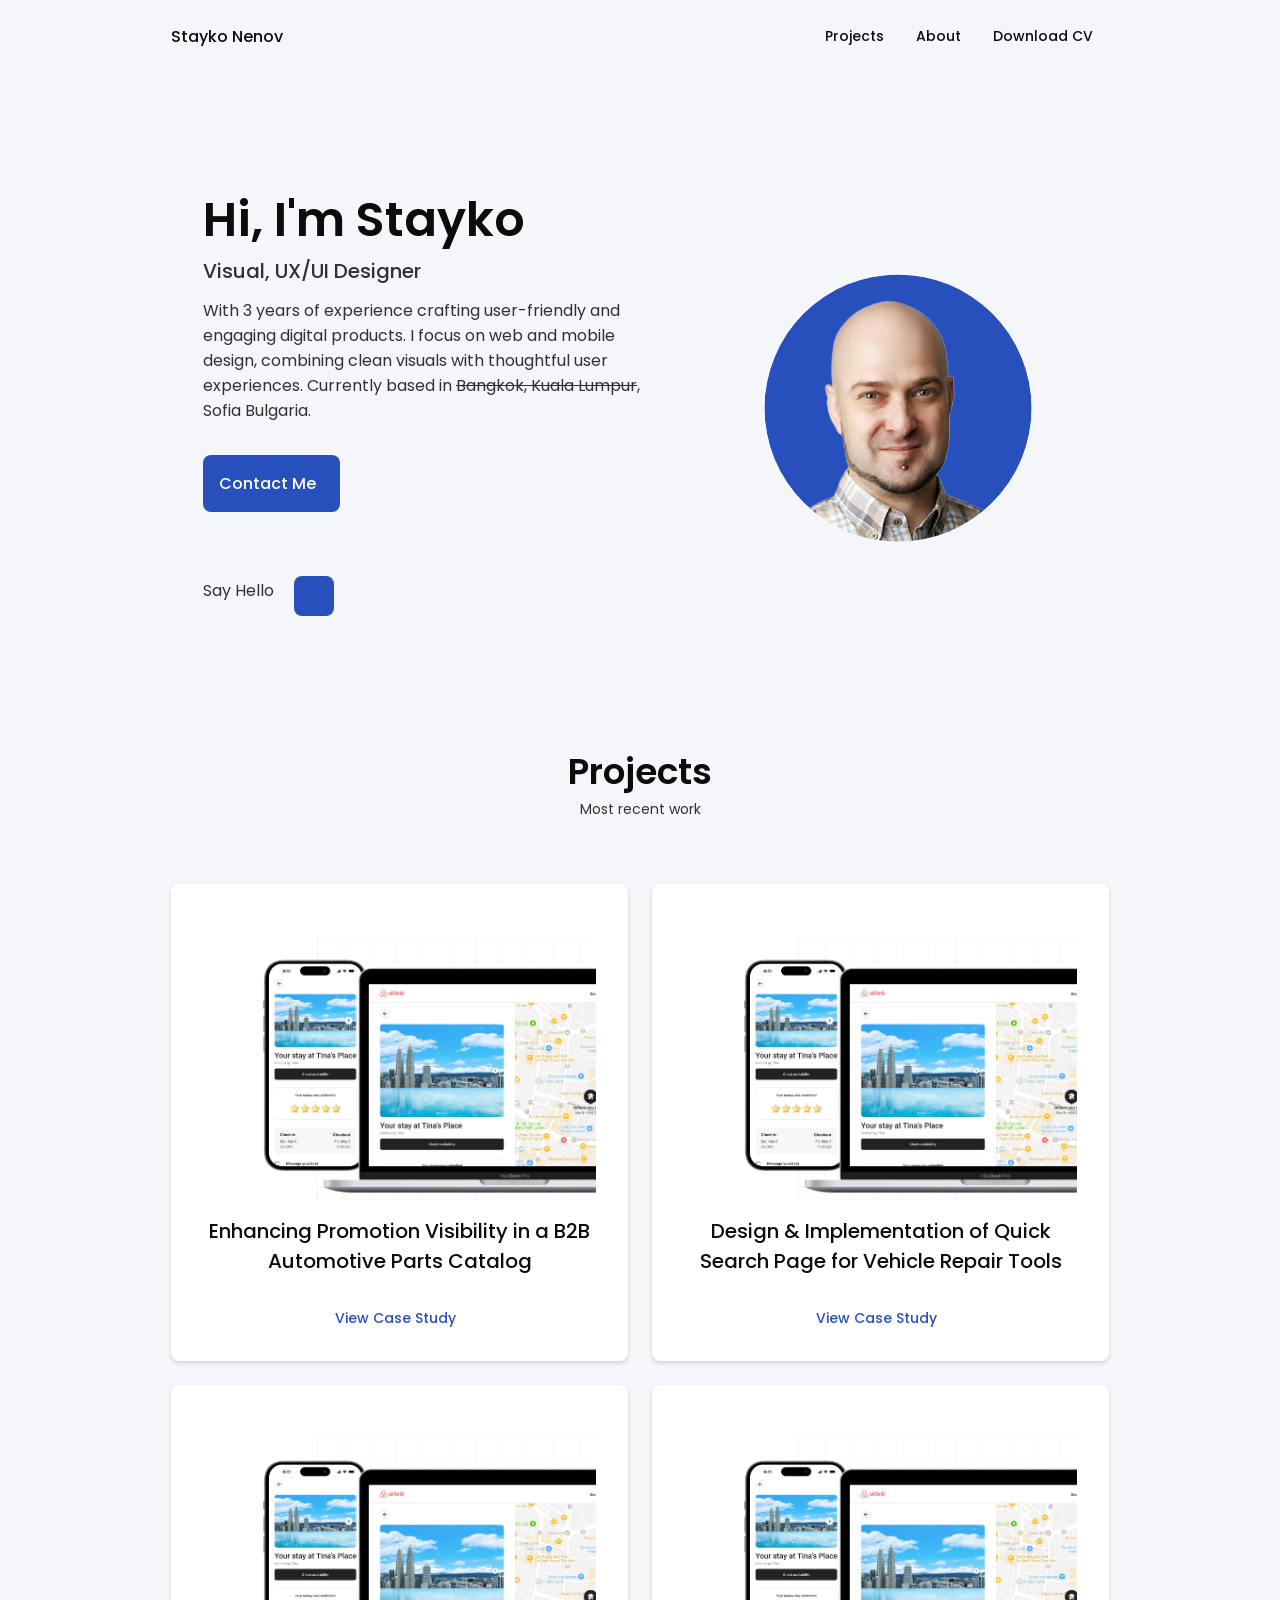
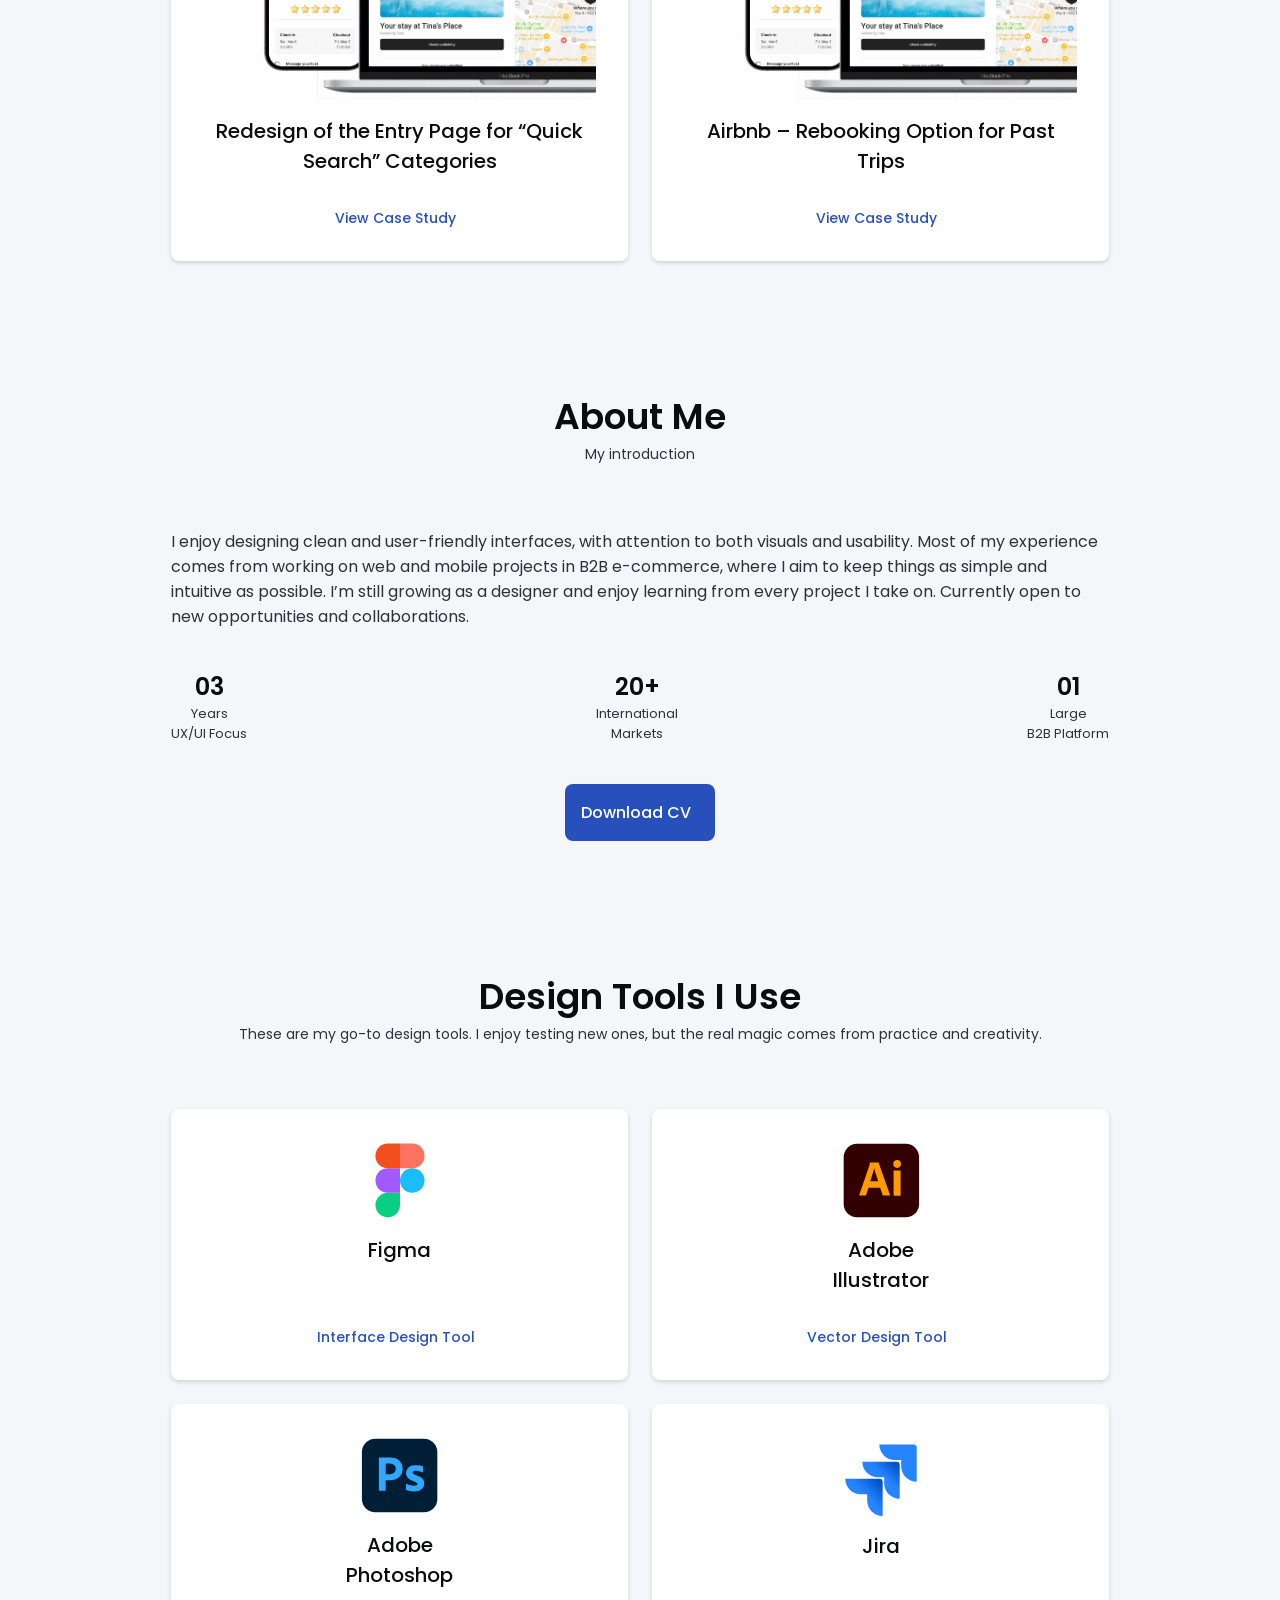
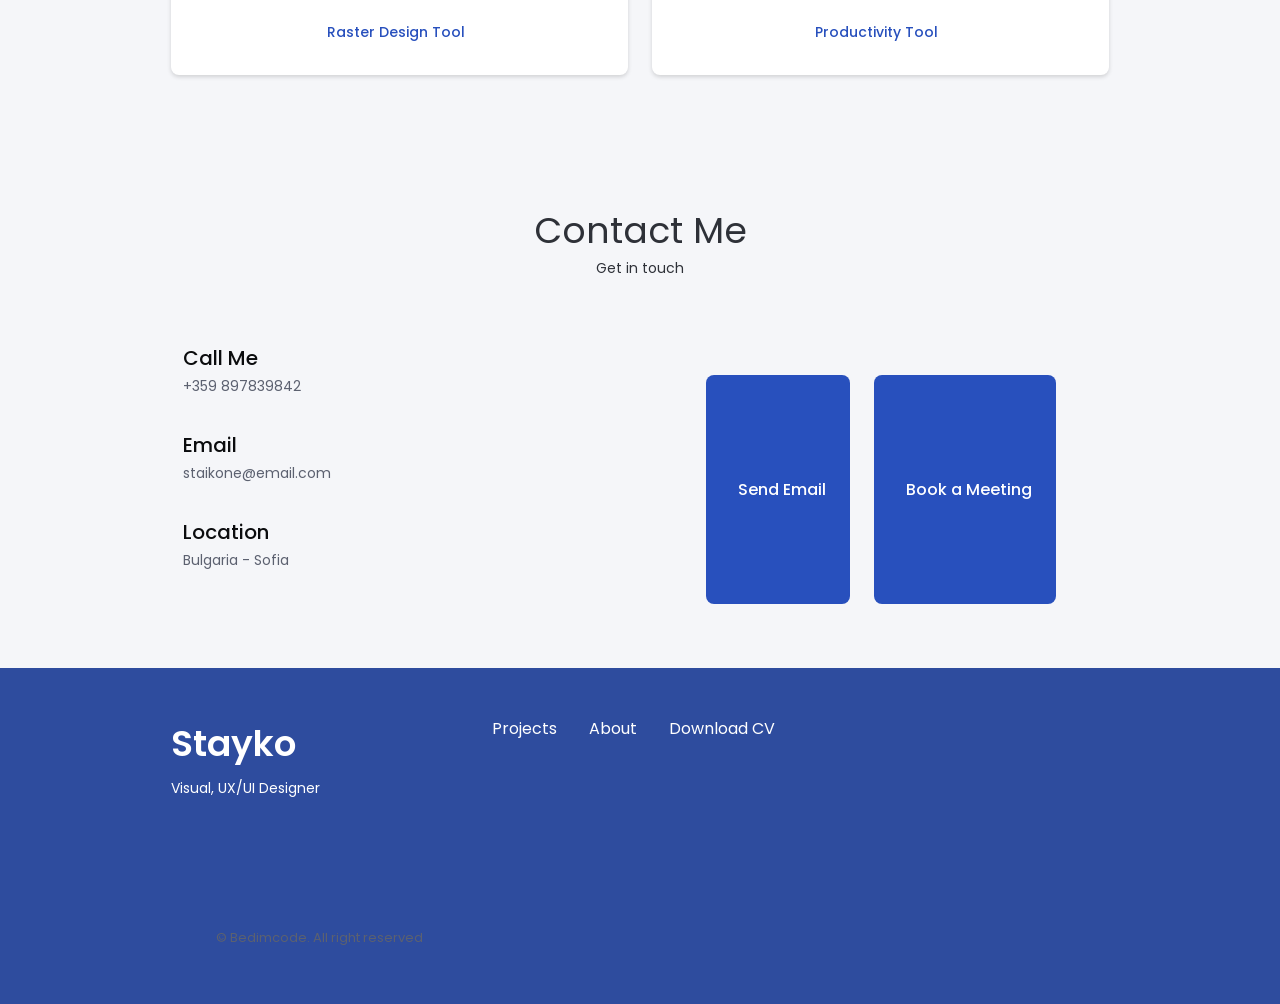
==== index.html @ 45f54f45 "Add files via upload" ====
<!DOCTYPE html>
<html lang="en">
<head>
    <meta http-equiv="Content-Type" content="text/html; charset=UTF-8">
    <style>
    body {
        transition: opacity ease-in 0.2s;
    }

    body[unresolved] {
        opacity: 0;
        display: block;
        overflow: hidden;
        position: relative;
    }
    </style>
    <meta name="viewport" content="width=device-width, initial-scale=1.0">
    <!--==================== UNICONS ====================-->
    <link rel="stylesheet" href="https://unicons.iconscout.com/release/v4.2.0/css/line.css">
    <!--==================== SWIPER CSS ====================-->
    <link rel="stylesheet" href="assets/css/swiper-bundle.min.css">
    <!--==================== CSS ====================-->
    <link rel="stylesheet" href="assets/css/main.css">
    <title>Responsive Portfolio Website</title>
</head>
<body class="">
    <!--==================== HEADER ====================-->
    <header class="header" id="header" data-landmark-index="0">
        <nav class="nav container" data-landmark-index="1">
            <a href="https://staikone.github.io/SNTest.github.io/index.html" class="nav__logo">Stayko Nenov</a>
            <div class="nav__menu" id="nav-menu">
                <ul class="nav__list grid">
                    <li class="nav__item">
                       <!-- <a href="https://staikone.github.io/SNTest.github.io/index.html#home" class="nav__link active-link">
                            <i class="uil uil-estate nav__icon"></i> Home
                        </a> 
                            
                    </li> -->
                              <li class="nav__item">
                        <a href="https://staikone.github.io/SNTest.github.io/index.html#portfolio" class="nav__link">
                            <i class="uil nav__icon uil-scenery"></i> Projects
                        </a>
                    </li>
                    <li class="nav__item">
                        <a href="https://staikone.github.io/SNTest.github.io/index.html#about" class="nav__link">
                            <i class="uil nav__icon uil-user"></i> About
                        </a>
                    </li>
                   <!-- <li class="nav__item">
                        <a href="https://staikone.github.io/SNTest.github.io/index.html#skills" class="nav__link">
                            <i class="uil nav__icon uil-file-alt"></i> Skills
                        </a>
                    </li> -->
                 <!--   <li class="nav__item">
                        <a href="https://staikone.github.io/SNTest.github.io/index.html#services" class="nav__link">
                            <i class="uil nav__icon uil-briefcase-alt"></i> Services
                        </a>
                    </li> -->
                  
                    <li class="nav__item">
                        <a download="" href="https://drive.google.com/file/d/1XrD2A0Etg42ohongGsYNEXFhg9dVApa6/view?usp=drive_link" class="nav__link" target="_blank" rel="noopener">Download CV
                        </a>
                    </li>
                </ul>
                <i class="uil uil-times nav__close" id="nav-close"></i>
            </div>
            <div class="nav__btns">
                <!-- Theme change button -->
                <i class="uil uil-moon change-theme" id="theme-button"></i>
                <div class="nav__toggle" id="nav-toggle">
                    <i class="uil uil-apps"></i>
                </div>
            </div>
        </nav>
    </header>
    <!--==================== MAIN ====================-->
    <main class="main" data-landmark-index="2">
        <!--==================== HOME ====================-->
        <section class="home section" id="home">
            <div class="home__container container grid">
                <div class="home__content grid">
                    <div class="home__social">
                        <!--Say Hello
                    <a href="https://www.linkedin.com/in/stayko-nenov" target="_blank" class="home__social-icon">
                        <i class="uil uil-linkedin-alt"></i>
                    </a>
                    <a href="https://www.dribbble.com/" target="_blank" class="home__social-icon">
                        <i class="uil uil-dribbble"></i>
                    </a>
                    <a href="https://www.github.com/" target="_blank" class="home__social-icon">
                        <i class="uil uil-github-alt"></i>
                    </a>-->
                    </div>
                    <div class="home__img" data-sr-id="5" style="visibility: visible; opacity: 1; transform: matrix3d(1, 0, 0, 0, 0, 1, 0, 0, 0, 0, 1, 0, 0, 0, 0, 1); transition: all, opacity 2s cubic-bezier(0.5, 0, 0, 1) 0.4s, transform 2s cubic-bezier(0.5, 0, 0, 1) 0.4s;">
                        <svg class="home__blob" viewBox="0 0 479 467" xmlns="http://www.w3.org/2000/svg" xmlns:xlink="http://www.w3.org/1999/xlink">
                            <mask id="mask0" mask-type="alpha">
                                <path d="M250,50 A200,200 0 1,1 250,450 A200,200 0 1,1 250,50 Z"></path>
                            </mask>
                            <g mask="url(#mask0)">
                               <path d="M250,50 A200,200 0 1,1 250,450 A200,200 0 1,1 250,50 Z"></path>
                                <image class="home__blob-img" x="70" y="60" xlink:href="images/Stayko_no_BG.png"></image>
                            </g>
                        </svg>
                    </div>
                    <div class="home__data">
                        <h1 class="home__title txt-fx slide-up">Hi, I'm Stayko</h1>
                        <h2 class="home__subtitle txt-fx slide-up">Visual, UX/UI Designer</h2>
                        <p class="home__description reveal-fade-up delay-100">
                            With 3 years of experience crafting user-friendly and engaging digital products. I focus on web and mobile design, combining clean visuals with thoughtful user experiences. Currently based in
                            <span style="text-decoration: line-through;">Bangkok, Kuala Lumpur</span>, Sofia Bulgaria.</p>
                        <div class="reveal-fade-up delay-200" style="display: inline-block; margin-bottom: var(--mb-2);">
                            <a href="mailto:staikone@gmail.com/" class="button button--flex">
                                Contact Me <i class="uil uil-message button__icon"></i>
                            </a>
                        </div>
                        <!-- Old Say hello buttin
                    <div class="home__social">Say Hello
                        <a href="https://www.linkedin.com/in/stayko-nenov" target="_blank" class="home__social-icon">
                            <i class="uil uil-linkedin-alt"></i>
                        </a>
                        </div> -->
                        <!-- <div class="home__social">
                      <span class="home__social-text">Say Hello</span>
                      <a href="https://www.linkedin.com/in/stayko-nenov" target="_blank" class="home__social-icon">
                        <i class="uil uil-linkedin-alt"></i>
                      </a>
                    </div> -->
                        <div class="home__social reveal-fade-up delay-300">
                            <span class="home__social-text">Say Hello</span>
                            <a href="https://www.linkedin.com/in/stayko-nenov" target="_blank" class="linkedin-button" aria-label="LinkedIn Profile">
                                <i class="uil uil-linkedin-alt"></i>
                            </a>
                        </div>
                    </div>
                </div>

            </div>
        </section>

        <!--==================== PORTFOLIO ====================-->
        <section class="portfolio section" id="portfolio">
            <h2 class="section__title txt-fx slide-up">Projects</h2>
            <span class="section__subtitle reveal-fade-in delay-100">Most recent work</span>

                <div class="services__container container grid">
                <!--==================== PROJECT 1 ====================-->
<div class="services__content reveal-fade-up">
    <div>
        <img src="images/Macbook Pro and iphone OPT.jpg" alt="cover image" width="454" height="195">                       
        <h3 class="services__title">Enhancing Promotion Visibility in a B2B Automotive Parts Catalog</h3>
    </div>
    
    <a href="case-studies/Project-1.html" target="_blank" class="button button--flex button--small button--link services__button">
        View Case Study
        <i class="uil uil-arrow-right button__icon"></i>
    </a>
</div>
                        <!--==================== PROJECT 2 ====================-->
<div class="services__content reveal-fade-up delay-100">
    <div>
        <img src="images/Macbook Pro and iphone OPT.jpg" alt="cover image" width="454" height="195">                       
        <h3 class="services__title">Design & Implementation of Quick Search Page for Vehicle Repair Tools</h3>
    </div>
    
    <a href="case-studies/Project-2.html" target="_blank" class="button button--flex button--small button--link services__button">
        View Case Study
        <i class="uil uil-arrow-right button__icon"></i>
    </a>
</div>
                        <!--==================== PROJECT 3 ====================-->
<div class="services__content reveal-fade-up delay-200">
    <div>
        <img src="images/Macbook Pro and iphone OPT.jpg" alt="cover image" width="454" height="195">                       
        <h3 class="services__title">Redesign of the Entry Page for “Quick Search” Categories</h3>
    </div>
    
    <a href="case-studies/Project-3.html" target="_blank" class="button button--flex button--small button--link services__button">
        View Case Study
        <i class="uil uil-arrow-right button__icon"></i>
    </a>
</div>
                        <!--==================== PROJECT 4 ====================-->
<div class="services__content reveal-fade-up delay-300">
    <div>
        <img src="images/Macbook Pro and iphone OPT.jpg" alt="cover image" width="454" height="195">                       
        <h3 class="services__title">Airbnb – Rebooking Option for Past Trips</h3>
    </div>
    
    <a href="case-studies/Project-4.html" target="_blank" class="button button--flex button--small button--link services__button">
        View Case Study
        <i class="uil uil-arrow-right button__icon"></i>
    </a>
</div>
                        
                </div>




                
           <!-- <div class="portfolio__container container swiper-container swiper-container-initialized swiper-container-horizontal swiper-container-pointer-events swiper-container-css-mode">
                <div class="swiper-wrapper" id="swiper-wrapper-29e1343e610a3278b" aria-live="polite">
                    <div class="portfolio__content grid swiper-slide swiper-slide-duplicate swiper-slide-duplicate-next" data-swiper-slide-index="2" role="group" aria-label="1 / 5" style="width: 768px;">
                        <img src="./Responsive Portfolio Website_files/portfolio3.jpg" alt="" class="portfolio__img">
                        <div class="portfolio__data">
                            <h3 class="portfolio__title">Online Store</h3>
                            <p class="portfolio__description">
                                Website adaptable to all devices, with ui components and animated interactions.
                            </p>
                            <a href="https://alexa-responsive-portfolio-website.vercel.app/#" class="button button--flex button--small portfolio__button">
                                Demo
                                <i class="uil uil-arrow-right button__icon"></i>
                            </a>
                        </div>
                    </div>
                    <!--==================== PORTFOLIO 1 ====================-->
                  <!--  <div class="portfolio__content grid swiper-slide swiper-slide-prev" data-swiper-slide-index="0" role="group" aria-label="2 / 5" style="width: 768px;">
                        <img src="./Responsive Portfolio Website_files/portfolio1.jpg" alt="" class="portfolio__img">
                        <div class="portfolio__data">
                            <h3 class="portfolio__title">Modern Website</h3>
                            <p class="portfolio__description">
                                Website adaptable to all devices, with ui components and animated interactions.
                            </p>
                            <a href="https://alexa-responsive-portfolio-website.vercel.app/#" class="button button--flex button--small portfolio__button">
                                Demo
                                <i class="uil uil-arrow-right button__icon"></i>
                            </a>
                        </div>
                    </div>
                    <!--==================== PORTFOLIO 2 ====================-->
                  <!--  <div class="portfolio__content grid swiper-slide swiper-slide-active" data-swiper-slide-index="1" role="group" aria-label="3 / 5" style="width: 768px;">
                        <img src="./Responsive Portfolio Website_files/portfolio2.jpg" alt="" class="portfolio__img">
                        <div class="portfolio__data">
                            <h3 class="portfolio__title">Brand Design</h3>
                            <p class="portfolio__description">
                                Website adaptable to all devices, with ui components and animated interactions.
                            </p>
                            <a href="https://alexa-responsive-portfolio-website.vercel.app/#" class="button button--flex button--small portfolio__button">
                                Demo
                                <i class="uil uil-arrow-right button__icon"></i>
                            </a>
                        </div>
                    </div>
                    <!--==================== PORTFOLIO 3 ====================-->
                  <!--  <div class="portfolio__content grid swiper-slide swiper-slide-next" data-swiper-slide-index="2" role="group" aria-label="4 / 5" style="width: 768px;">
                        <img src="./Responsive Portfolio Website_files/portfolio3.jpg" alt="" class="portfolio__img">
                        <div class="portfolio__data">
                            <h3 class="portfolio__title">Online Store</h3>
                            <p class="portfolio__description">
                                Website adaptable to all devices, with ui components and animated interactions.
                            </p>
                            <a href="https://alexa-responsive-portfolio-website.vercel.app/#" class="button button--flex button--small portfolio__button">
                                Demo
                                <i class="uil uil-arrow-right button__icon"></i>
                            </a>
                        </div>
                    </div>
                    <div class="portfolio__content grid swiper-slide swiper-slide-duplicate swiper-slide-duplicate-prev" data-swiper-slide-index="0" role="group" aria-label="5 / 5" style="width: 768px;">
                        <img src="./Responsive Portfolio Website_files/portfolio1.jpg" alt="" class="portfolio__img">
                        <div class="portfolio__data">
                            <h3 class="portfolio__title">Modern Website</h3>
                            <p class="portfolio__description">
                                Website adaptable to all devices, with ui components and animated interactions.
                            </p>
                            <a href="https://alexa-responsive-portfolio-website.vercel.app/#" class="button button--flex button--small portfolio__button">
                                Demo
                                <i class="uil uil-arrow-right button__icon"></i>
                            </a>
                        </div>
                    </div>
                </div>
                <div class="swiper-button-next" tabindex="0" role="button" aria-label="Next slide" aria-controls="swiper-wrapper-29e1343e610a3278b">
                    <i class="uil uil-angle-right-b swiper-portfolio-icon"></i>
                </div>
                <div class="swiper-button-prev" tabindex="0" role="button" aria-label="Previous slide" aria-controls="swiper-wrapper-29e1343e610a3278b">
                    <i class="uil uil-angle-left-b swiper-portfolio-icon"></i>
                </div>
                <div class="swiper-pagination swiper-pagination-clickable swiper-pagination-bullets"><span class="swiper-pagination-bullet" tabindex="0" role="button" aria-label="Go to slide 1"></span><span class="swiper-pagination-bullet swiper-pagination-bullet-active" tabindex="0" role="button" aria-label="Go to slide 2"></span><span class="swiper-pagination-bullet" tabindex="0" role="button" aria-label="Go to slide 3"></span></div>
                <span class="swiper-notification" aria-live="assertive" aria-atomic="true"></span>
            </div> -->
        </section>

        <!--==================== ABOUT ====================-->
        <section class="about section" id="about">
            <h2 class="section__title txt-fx slide-up">About Me</h2>
            <span class="section__subtitle reveal-fade-in delay-100">My introduction</span>
            <div class="about__container container grid">
                <div class="about__data">
                    <p class="about__description reveal-fade-up">
                        I enjoy designing clean and user-friendly interfaces, with attention to both visuals and usability.  
Most of my experience comes from working on web and mobile projects in B2B e-commerce, where I aim to keep things as simple and intuitive as possible.  
I’m still growing as a designer and enjoy learning from every project I take on.  
Currently open to new opportunities and collaborations.
                    </p>
                    <div class="about__info">
                        <div class="reveal-fade-up">
                            <span class="about__info-title">03</span>
                            <span class="about__info-name">Years <br> UX/UI Focus</span>
                        </div>
                        <div class="reveal-fade-up delay-100">
                            <span class="about__info-title">20+</span>
                            <span class="about__info-name">International <br> Markets</span>
                        </div>
                        <div class="reveal-fade-up delay-200">
                            <span class="about__info-title">01</span>
                            <span class="about__info-name">Large <br> B2B Platform</span>
                        </div>
                    </div>
                    <div class="about__buttons reveal-fade-up delay-300">
                        <a download="" href="https://drive.google.com/file/d/1XrD2A0Etg42ohongGsYNEXFhg9dVApa6/view?usp=drive_link" class="button button--flex" target="_blank" rel="noopener">
                            Download CV<i class="uil uil-download-alt button__icon"></i>
                        </a>
                    </div>
                </div>
            </div>
        </section>

        <!--==================== TOOLS ====================-->
<section class="services section" id="services">
  <h2 class="section__title txt-fx slide-up">Design Tools I Use</h2>
  <span class="section__subtitle reveal-fade-in delay-100">
    These are my go-to design tools. I enjoy testing new ones, but the real magic comes from practice and creativity.
  </span>

  <div class="services__container container grid">

    <!--==================== SERVICES 1 ====================-->
    <div class="services__content reveal-fade-up">
      <div>
        <img src="images/Figma.svg" alt="Figma Icon" width="80" height="80">
        <!-- <i class="uil uil-web-grid services__icon"></i> -->
        <h3 class="services__title">Figma</h3>
      </div>
      <a class="button button--flex button--small button--link services__button"
         href="https://figma.com/" target="_blank" rel="noopener">
        Interface Design Tool
        <i class="uil uil-arrow-right button__icon"></i>
      </a>
    </div>

    <!--==================== SERVICES 2 ====================-->
    <div class="services__content reveal-fade-up delay-100">
      <div>
        <img src="images/Ai.svg" alt="Adobe Illustrator Icon" width="80" height="80">
        <!-- <i class="uil uil-web-grid services__icon"></i> -->
        <h3 class="services__title">Adobe<br>Illustrator</h3>
      </div>
      <a class="button button--flex button--small button--link services__button"
         href="https://www.adobe.com" target="_blank" rel="noopener">
        Vector Design Tool
        <i class="uil uil-arrow-right button__icon"></i>
      </a>
    </div>

    <!--==================== SERVICES 3 ====================-->
    <div class="services__content reveal-fade-up delay-200">
      <div>
        <img src="images/Ps.svg" alt="Adobe Photoshop Icon" width="80" height="80">
        <!-- <i class="uil uil-web-grid services__icon"></i> -->
        <h3 class="services__title">Adobe<br>Photoshop</h3>
      </div>
      <a class="button button--flex button--small button--link services__button"
         href="https://www.adobe.com" target="_blank" rel="noopener">
        Raster Design Tool
        <i class="uil uil-arrow-right button__icon"></i>
      </a>
    </div>

    <!--==================== SERVICES 4 ====================-->
    <div class="services__content reveal-fade-up delay-300">
      <div>
        <img src="images/Jira_Logo.svg" alt="Jira Icon" width="80" height="80">
        <!-- <i class="uil uil-web-grid services__icon"></i> -->
        <h3 class="services__title">Jira</h3>
      </div>
      <a class="button button--flex button--small button--link services__button"
         href="https://www.atlassian.com/software/jira?referer=jira.com/" target="_blank" rel="noopener">
        Productivity Tool
        <i class="uil uil-arrow-right button__icon"></i>
      </a>
    </div>

  </div>
</section>       
        
        <!--==================== CONTACT ME ====================-->
        <section class="contact section" id="contact">
            <div class="section__title txt-fx slide-up">Contact Me</div>
            <span class="section__subtitle reveal-fade-in delay-100">Get in touch</span>
            <div class="contact__container container grid">
                <div>
                    <div class="contact__information reveal-fade-up">
                        <i class="uil uil-phone contact__icon"></i>
                        <div>
                            <h3 class="contact__title">Call Me</h3>
                            <span class="contact__subtitle">+359 897839842</span>
                        </div>
                    </div>
                    <div class="contact__information reveal-fade-up delay-100">
                        <i class="uil uil-envelope contact__icon"></i>
                        <div>
                            <h3 class="contact__title">Email</h3>
                            <span class="contact__subtitle">staikone@email.com</span>
                        </div>
                    </div>
                    <div class="contact__information reveal-fade-up delay-200">
                        <i class="uil uil-map-marker contact__icon"></i>
                        <div>
                            <h3 class="contact__title">Location</h3>
                            <span class="contact__subtitle">Bulgaria - Sofia</span>
                        </div>
                    </div>
                </div>
                <div class="contact__actions grid reveal-fade-up delay-300">
                    <a href="mailto:staikone@gmail.com" class="button button--flex contact__button">
                        <i class="uil uil-envelope button__icon"></i> Send Email
                    </a>
                    <a href="https://www.planfy.com/" target="_blank" rel="noopener" class="button button--flex contact__button">
                        <i class="uil uil-calendar-alt button__icon"></i> Book a Meeting
                    </a>
                </div>
            </div>
        </section>
        <!--==================== FOOTER ====================-->
        <footer class="footer" data-landmark-index="3">
            <div class="footer__bg">
                <div class="footer__container container grid">
                    <div>
                        <h1 class="footer__title">Stayko</h1>
                        <span class="footer__subtitle">Visual, UX/UI Designer</span>
                    </div>
                    <ul class="footer__links">
                        <li>
                            <a href="https://staikone.github.io/SNTest.github.io/index.html#portfolio" class="footer__link">Projects</a>
                        </li>
                        <li>
                            <a href="https://staikone.github.io/SNTest.github.io/index.html#about" class="footer__link">About</a>
                        </li>
                        <li>
                            <a href="https://drive.google.com/file/d/1XrD2A0Etg42ohongGsYNEXFhg9dVApa6/view?usp=drive_link" target="_blank" rel="noopener" class="footer__link">Download CV</a>
                        </li>
                    </ul>
                    <div class="footer__socials">
                        <a href="https://www.facebook.com/" target="_blank" class="footer__social">
                            <i class="uil uil-facebook-f"></i>
                        </a>
                        <a href="https://www.instagram.com/" target="_blank" class="footer__social">
                            <i class="uil uil-instagram"></i>
                        </a>
                        <a href="https://www.twitter.com/" target="_blank" class="footer__social">
                            <i class="uil uil-twitter-alt"></i>
                        </a>
                    </div>
                    <p class="footer__copy">© Bedimcode. All right reserved</p>
                </div>
            </div>
        </footer>
        <!--==================== SCROLL TOP ====================-->
        <a href="#" class="scrollup" id="scroll-up">
            <i class="uil uil-arrow-up scrollup__icon"></i>
        </a>
        <!--==================== SWIPER JS ====================-->
        <script src="assets/css/swiper-bundle.min.js"></script>
        <!--==================== MAIN JS ====================-->
        <script src="assets/js/main.js"></script>
</body>
</html>
---- assets/css/main.css ----
/*==================== GOOGLE FONTS ====================*/
@import url("https://fonts.googleapis.com/css2?family=Poppins:wght@400;500;600&display=swap");

/*==================== VARIABLES CSS ====================*/
:root {
    --header-height: 3rem;

    /*========== Colors ==========*/
    /* Change favorite color */
    --hue-color: 224; /*Purple 250 - Green 142 - Blue 230 - Pink 340*/

    /* HSL color mode */
    --first-color: hsl(var(--hue-color), 65%, 45%);
    --first-color-second: hsl(var(--hue-color), 55%, 40%);
    --first-color-alt: hsl(var(--hue-color), 45%, 35%);
    --first-color-lighter: hsl(var(--hue-color), 85%, 88%);
    --title-color: hsl(var(--hue-color), 10%, 5%);
    --text-color: hsl(var(--hue-color), 10%, 20%);
    --text-color-light: hsl(var(--hue-color), 10%, 40%);
    --input-color: hsl(var(--hue-color), 20%, 95%);
    --body-color: hsl(var(--hue-color), 25%, 97%);
    --container-color: #fff;
    --scrooll-bar-color: hsl(var(--hue-color), 15%, 85%);
    --scrooll-thumb-color: hsl(var(--hue-color), 15%, 70%);

    /*========== Font and typography ==========*/
    --body-font: "Poppins", sans-serif;

    /* .5rem = 8px, 1rem = 16px, 1.5rem = 24px ... */
    --big-font-size: 2rem;
    --h1-font-size: 1.5rem;
    --h2-font-size: 1.25rem;
    --h3-font-size: 1.125rem;
    --normal-font-size: 0.938rem;
    --small-font-size: 0.893rem;
    --smaller-font-size: 0.75rem;

    /*========== Font weight ==========*/
    --font-medium: 500;
    --font-semi-bold: 600;

    /*========== Margenes Bottom ==========*/
    /* .25rem = 4px, .5rem = 8px, .75rem = 12px ... */
    --mb-0-25: 0.25rem;
    --mb-0-5: 0.5rem;
    --mb-0-75: 0.75rem;
    --mb-1: 1rem;
    --mb-1-5: 1.5rem;
    --mb-2: 2rem;
    --mb-2-5: 2.5rem;
    --mb-3: 3rem;

    /*========== z index ==========*/
    --z-tooltip: 10;
    --z-fixed: 100;
    --z-modal: 1000;
}

/* Font size for large devices */
@media screen and (min-width: 968px) {
    :root {
        --big-font-size: 3rem;
        --h1-font-size: 2.25rem;
        --h2-font-size: 1.5rem;
        --h3-font-size: 1.25rem;
        --normal-font-size: 1rem;
        --small-font-size: 0.875rem;
        --smaller-font-size: 0.813rem;
    }
}

/*========== Variables Dark theme ==========*/
body.dark-theme {
    --first-color-second: hsl(var(--hue-color), 30%, 11%);
    --title-color: hsl(var(--hue-color), 8%, 98%);
    --text-color: hsl(var(--hue-color), 8%, 89%);
    --input-color: hsl(var(--hue-color), 29%, 20%);
    --body-color: hsl(var(--hue-color), 28%, 10%);
    --container-color: hsl(var(--hue-color), 29%, 16%);
    --scrooll-bar-color: hsl(var(--hue-color), 12%, 48%);
    --scrooll-thumb-color: hsl(var(--hue-color), 12%, 36%);
}

/*========== Button Dark/Light ==========*/
.nav__btns {
    display: flex;
    align-items: center;
}

.change-theme {
    font-size: 1.25rem;
    color: var(--title-color);
    margin-right: var(--mb-1);
    cursor: pointer;
}

.change-theme:hover {
    color: var(--first-color);
}

/*==================== BASE ====================*/
* {
    box-sizing: border-box;
    padding: 0;
    margin: 0;
}

html {
    scroll-behavior: smooth;
}

body {
    margin: 0 0 var(--header-height) 0;
    font-family: var(--body-font);
    font-size: var(--normal-font-size);
    background-color: var(--body-color);
    color: var(--text-color);
}

h1,
h2,
h3,
h4 {
    color: var(--title-color);
    font-weight: var(--font-semi-bold);
}

ul {
    list-style: none;
}

a {
    text-decoration: none;
}

img {
    max-width: 100%;
    height: auto;
    padding-bottom: 0.5rem;
    border-radius: 0.25rem;
}

/*==================== REUSABLE CSS CLASSES ====================*/
.section {
    padding: 4.5rem 0 2rem;
}

.section__title {
    font-size: var(--h1-font-size);
}

.section__subtitle {
    display: block;
    font-size: var(--small-font-size);
    margin-bottom: var(--mb-3);
}

.section__title,
.section__subtitle {
    text-align: center;
}
.case__subtitle {
margin-bottom: var(--mb-3);
}
.case-study-page {
margin-top: calc(var(--mb-3) + 5rem);
}
/*==================== LAYOUT ====================*/
.container {
    max-width: 768px;
    margin-left: var(--mb-1-5);
    margin-right: var(--mb-1-5);
}

.grid {
    display: grid;
    gap: 1.5rem;
}

.header {
    width: 100%;
    position: fixed;
    bottom: 0;
    left: 0;
    z-index: var(--z-fixed);
    background-color: var(--body-color);
}

/*==================== NAV ====================*/
.nav {
    max-width: 968px;
    height: var(--header-height);
    display: flex;
    justify-content: space-between;
    align-items: center;
}

.nav__logo,
.nav__toggle {
    color: var(--title-color);
    font-weight: var(--font-medium);
}

.nav__logo:hover {
    color: var(--first-color);
}

.nav__toggle {
    font-size: 1.1rem;
    cursor: pointer;
}

.nav__toggle:hover {
    color: var(--first-color);
}

@media screen and (max-width: 767px) {
    .nav__menu {
        position: fixed;
        bottom: -100%;
        left: 0;
        width: 100%;
        background-color: var(--body-color);
        padding: 2rem 1.5rem 4rem;
        box-shadow: 0 -1px 4px rgba(0, 0, 0, 0.15);
        border-radius: 1.5rem 1.5rem 0 0;
        transition: 0.3s;
    }
}



.nav__list {
    grid-template-columns: repeat(3, 1fr);
    gap: 2rem;
}

.nav__link {
    display: flex;
    flex-direction: column;
    align-items: center;
    font-size: var(--small-font-size);
    color: var(--title-color);
    font-weight: var(--font-medium);
}

.nav__link:hover {
    color: var(--first-color);
}

.nav__icon {
    font-size: 1.2rem;
}

.nav__close {
    position: absolute;
    right: 1.3rem;
    bottom: 0.5rem;
    font-size: 1.5rem;
    cursor: pointer;
    color: var(--first-color);
}

.nav__close:hover {
    color: var(--first-color-alt);
}

/* show menu */
.show-menu {
    bottom: 0;
}

/* Active link */
.active-link {
    color: var(--first-color);
}

/* Change background header */
.scroll-header {
    box-shadow: 0 -1px 4px rgba(0, 0, 0, 0.15);
}

/*==================== HOME ====================*/
.home__container {
    gap: 1rem;
}

.home__content {
    grid-template-columns: 0.5fr 3fr;
    padding-top: 3.5rem;
    align-items: center;
}

.home__social {
    /*display: grid;*/
    grid-template-columns: max-content;
    /*row-gap: 1rem;*/
    
}

.home__social-icon {
    font-size: 1.25rem;
    color: var(--first-color);
}

.home__social-icon:hover {
    color: var(--first-color-alt);
}

.home__blob {
    width: 200px;
    fill: var(--first-color);
}

.home__blob-img {
    width: 360px;
}

.home__data {
    grid-column: 1/3;
}

.home__title {
    font-size: var(--big-font-size);
}

.home__subtitle {
    font-size: var(--h3-font-size);
    color: var(--text-color);
    font-weight: var(--font-medium);
    margin-bottom: var(--mb-0-75);
}

.home__description {
    margin-bottom: var(--mb-2);
}

.home__scroll {
    display: none;
}

.home__scroll-button {
    color: var(--first-color);
    transition: 0.3s;
}

.home__scroll-button:hover {
    transform: translateY(0.25rem);
}

.home__scroll-mouse {
    font-size: 2rem;
}

.home__scroll-name {
    font-size: var(--small-font-size);
    color: var(--title-color);
    font-weight: var(--font-medium);
    margin-right: var(--mb-0-25);
}

.home__scroll-arrow {
    font-size: 1.25rem;
}

/*==================== BUTTONS ====================*/
.button {
    display: inline-block;
    background-color: var(--first-color);
    color: #fff;
    padding: 1rem;
    border-radius: 0.5rem;
    font-weight: var(--font-medium);
}

.button:hover {
    background-color: var(--first-color-alt);
}

.button__icon {
    font-size: 1.25rem;
    margin-left: var(--mb-0-5);
    transition: 0.3s;
}

.button--flex {
    display: inline-flex;
    align-items: center;
}

.button--small {
    padding: 0.75rem 1rem;
}

.button--link {
    padding: 0;
    background-color: transparent;
    color: var(--first-color);
}

.button--link:hover {
    background-color: transparent;
    color: var(--first-color-alt);
}

.button--white {
    background-color: #fff;
    color: var(--first-color);
}

.button--white:hover {
    background-color: #fff;
}

/*==================== ABOUT ====================*/
.about__img {
    width: 200px;
    border-radius: 0.5rem;
    justify-self: center;
    align-items: center;
}

.about__description {
    text-align: initial;
    margin-bottom: var(--mb-2-5);
    
}

.about__info {
    display: flex;
    justify-content: space-evenly;
    margin-bottom: var(--mb-2-5);
}

.about__info-title {
    font-size: var(--h2-font-size);
    font-weight: var(--font-semi-bold);
    color: var(--title-color);
}

.about__info-name {
    font-size: var(--smaller-font-size);
}

.about__info-title,
.about__info-name {
    display: block;
    text-align: center;
}

.about__buttons {
    display: flex;
    justify-content: center;
}

/*==================== SKILLS ====================*/
.skills__container {
    row-gap: 0;
}

.skills__header {
    display: flex;
    align-items: center;
    margin-bottom: var(--mb-2-5);
    cursor: pointer;
}

.skills__icon,
.skills__arrow {
    font-size: 2rem;
    color: var(--first-color);
}

.skills__icon {
    margin-right: var(--mb-0-75);
}

.skills__title {
    font-size: var(--h3-font-size);
}

.skills__subtitle {
    font-size: var(--small-font-size);
    color: var(--text-color-light);
}

.skills__arrow {
    margin-left: auto;
    transition: 0.4s;
}

.skills__list {
    row-gap: 1.5rem;
    padding-left: 2.7rem;
}

.skills__titles {
    display: flex;
    justify-content: space-between;
    margin-bottom: var(--mb-0-5);
}

.skills__name {
    font-size: var(--normal-font-size);
    font-weight: var(--font-medium);
}

.skills__bar,
.skills__percentage {
    height: 5px;
    border-radius: 0.25rem;
}

.skills__bar {
    background-color: var(--first-color-lighter);
}

.skills__percentage {
    display: block;
    background-color: var(--first-color);
}

.skills__html {
    width: 90%;
}

.skills__css {
    width: 80%;
}

.skills__js {
    width: 60%;
}

.skills__react {
    width: 85%;
}

.skills__php {
    width: 80%;
}

.skills__node {
    width: 70%;
}

.skills__firebase {
    width: 90%;
}

.skills__python {
    width: 55px;
}

.skills__figma {
    width: 90%;
}

.skills__sketch {
    width: 85%;
}

.skills__photoshop {
    width: 85%;
}

.skills__close .skills__list {
    height: 0;
    overflow: hidden;
}

.skills__open .skills__list {
    height: max-content;
    margin-bottom: var(--mb-2-5);
}

.skills__open .skills__arrow {
    transform: rotate(-180deg);
}

/*==================== QUALIFICATION ====================*/
.qualification__tabs {
    display: flex;
    justify-content: space-evenly;
    margin-bottom: var(--mb-2);
}

.qualification__button {
    font-size: var(--h3-font-size);
    font-weight: var(--font-medium);
    cursor: pointer;
}

.qualification__button:hover {
    color: var(--first-color);
}

.qualification__icon {
    font-size: 1.8rem;
    margin-right: var(--mb-0-25);
}

.qualification__data {
    display: grid;
    grid-template-columns: 1fr max-content 1fr;
    column-gap: 1.5rem;
}

.qualification__title {
    font-size: var(--normal-font-size);
    font-weight: var(--font-medium);
}

.qualification__subtitle {
    display: inline-block;
    font-size: var(--small-font-size);
    margin-bottom: var(--mb-1);
}

.qualification__calendar {
    font-size: var(--smaller-font-size);
    color: var(--text-color-light);
}

.qualification__rounder {
    display: inline-block;
    width: 13px;
    height: 13px;
    background-color: var(--first-color);
    border-radius: 50%;
}

.qualification__line {
    display: block;
    width: 1px;
    height: 100%;
    background-color: var(--first-color);
    transform: translate(6px, -7px);
}

.qualification [data-content] {
    display: none;
}

.qualification__active[data-content] {
    display: block;
}

.qualification__button.qualification__active {
    color: var(--first-color);
}

/*==================== SERVICES ====================*/
.services__container {
    gap: 1.5rem;
    grid-template-columns: repeat(2, 1fr);
}

.services__content {
    position: relative;
    background-color: var(--container-color);
    padding: 3.5rem 0.5rem 1.25rem 1.5rem;
    border-radius: 0.5rem;
    box-shadow: 0 2px 4px rgba(0, 0, 0, 0.15);
    transition: transform 0.3s ease, box-shadow 0.3s ease;
}

.services__content:hover {
    transform: translateY(-5px) scale(1.02);
    box-shadow: 0 10px 20px rgba(0, 0, 0, 0.1);
}

.services__icon {
    display: block;
    font-size: 1.5rem;
    color: var(--first-color);
    margin-bottom: var(--mb-1);
}

.services__title {
    font-size: var(--h3-font-size);
    margin-bottom: var(--mb-1);
    font-weight: var(--font-medium);
}

.services__button {
    cursor: pointer;
    font-size: var(--small-font-size);
}

.services__button:hover .button__icon {
    transform: translateX(0.25rem);
}

.services__modal {
    position: fixed;
    top: 0;
    left: 0;
    right: 0;
    bottom: 0;
    background-color: rgba(0, 0, 0, 0.5);
    display: flex;
    align-items: center;
    justify-content: center;
    padding: 0 1rem;
    z-index: var(--z-modal);
    opacity: 0;
    visibility: hidden;
    transition: 0.3s;
}

.services__modal-content {
    position: relative;
    background-color: var(--container-color);
    padding: 1.5rem;
    border-radius: 0.5rem; 
    max-width: 800px;                  /* ширина на модала */
    max-height: 90vh;                  /* височина ограничена до 90% от екрана */
    overflow-y: auto; 
}

.services__modal-services {
    row-gap: 1rem;
}

.services__modal-service {
    display: flex;
}

.services__modal-title {
    font-size: var(--h3-font-size);
    font-weight: var(--font-medium);
    margin-bottom: var(--mb-1-5);
     margin-top: var(--mb-1-5);
}

.services__modal-close {
    position: absolute;
    top: 1rem;
    right: 1rem;
    font-size: 1.5em;
    color: var(--first-color);
    cursor: pointer;
}

.services__modal-icon {
    color: var(--first-color);
    margin-right: var(--mb-0-25);
}

/* Active Modal */
.active-modal {
    opacity: 1;
    visibility: visible;
}

/*==================== PORTFOLIO ====================*/
.portfolio__container {
    overflow: initial;
}

.portfolio__content {
    padding: 0 1.5rem;
}

.portfolio__img {
    width: 265px;
    border-radius: 0.5rem;
    justify-self: center;
}

.portfolio__title {
    font-size: var(--h3-font-size);
    margin-bottom: var(--mb-0-5);
}

.portfolio__description {
    margin-bottom: var(--mb-0-75);
}

.portfolio__button:hover .button__icon {
    transform: translateX(0.25rem);
}

.swiper-button-prev::after,
.swiper-button-next::after {
    content: "";
}

.swiper-portfolio-icon {
    font-size: 2rem;
    color: var(--first-color);
}

.swiper-button-prev {
    left: -0.5rem;
}

.swiper-button-next {
    right: -0.5rem;
}

.swiper-container-horizontal > .swiper-pagination-bullets {
    bottom: -2.5rem;
}

.swiper-pagination-bullet-active {
    background-color: var(--first-color);
}

.swiper-button-prev,
.swiper-button-next,
.swiper-pagination-bullet {
    outline: none;
}

/*==================== PROJECT IN MIND ====================*/
.project {
    text-align: center;
}

.project__bg {
    background-color: var(--first-color-second);
    padding-top: 3rem;
}

.project__title {
    font-size: var(--h2-font-size);
    margin-bottom: var(--mb-0-75);
}

.project__description {
    margin-bottom: var(--mb-1-5);
}

.project__title,
.project__description {
    color: #fff;
}

.project__img {
    width: 232px;
    justify-self: center;
}

/*==================== TESTIMONIAL ====================*/
.testimonial__data,
.testimonial__header {
    display: flex;
}

.testimonial__data {
    justify-content: space-between;
    margin-bottom: var(--mb-1);
}

.testimonial__img {
    width: 60px;
    height: 60px;
    border-radius: 50%;
    margin-right: var(--mb-0-75);
}

.testimonial__name {
    font-size: var(--h3-font-size);
    font-weight: var(--font-medium);
}

.testimonial__client {
    font-size: var(--small-font-size);
    color: var(--text-color-light);
}

.testimonial__description {
    margin-bottom: var(--mb-2-5);
}

.testimonial__icon-star {
    color: var(--first-color);
}

.swiper-container .swiper-pagination-testimonial {
    bottom: 0;
}

/*==================== CONTACT ME ====================*/
.contact__container {
    row-gap: 3rem;
}

.contact__information {
    display: flex;
    margin-bottom: var(--mb-2);
}

.contact__icon {
    font-size: 2rem;
    color: var(--first-color);
    margin-right: var(--mb-0-75);
}

.contact__title {
    font-size: var(--h3-font-size);
    font-weight: var(--font-medium);
}

.contact__subtitle {
    font-size: var(--small-font-size);
    color: var(--text-color-light);
}

.contact__content {
    background-color: var(--input-color);
    border-radius: 0.5rem;
    padding: 0.75rem 1rem 0.25rem;
}

.contact__input {
    width: 100%;
    background-color: var(--input-color);
    color: var(--text-color);
    font-family: var(--body-font);
    font-size: var(--normal-font-size);
    border: none;
    outline: none;
    padding: 0.25rem 0.5rem 0.5rem 0;
}

.contact__label {
    font-size: var(--smaller-font-size);
    color: var(--title-color);
}

/*==================== FOOTER ====================*/
.footer {
    padding-top: 2rem;
}

.footer__container {
    row-gap: 3.5rem;
}

.footer__bg {
    background-color: var(--first-color-second);
    padding: 2rem 0rem 3rem;
}

.footer__title {
    font-size: var(--h1-font-size);
    margin-bottom: var(--mb-0-25);
}

.footer__subtitle {
    font-size: var(--small-font-size);
}

.footer__links {
    display: flex;
    flex-direction: column;
    row-gap: 1.5rem;
}

.footer__link:hover {
    color: var(--first-color-lighter);
}

.footer__social {
    font-size: 1.25rem;
    margin-right: var(--mb-1-5);
}

.footer__social:hover {
    color: var(--first-color-lighter);
}

.footer__copy {
    font-size: var(--smaller-font-size);
    text-align: center;
    color: var(--text-color-light);
    margin-top: var(--mb-3);
}

.footer__title,
.footer__subtitle,
.footer__link,
.footer__social {
    color: #fff;
}

/*========== SCROLL UP ==========*/
.scrollup {
    position: fixed;
    right: 1rem;
    bottom: -20%;
    background-color: var(--first-color);
    opacity: 0.8;
    padding: 0 0.3rem;
    border-radius: 0.4rem;
    z-index: var(--z-tooltip);
    transition: 0.4s;
}

.scrollup:hover {
    background-color: var(--first-color-alt);
}

.scrollup__icon {
    font-size: 1.5rem;
    color: #fff;
}

/* Show scroll */
.show-scroll {
    bottom: 5rem;
}

/*========== SCROLL BAR ==========*/
::-webkit-scrollbar {
    width: 0.6rem;
    background-color: var(--scrooll-bar-color);
    border-radius: 0.5rem;
}

::-webkit-scrollbar-thumb {
    background-color: var(--scrooll-thumb-color);
    border-radius: 0.5rem;
}

::-webkit-scrollbar-thumb:hover {
    background-color: var(--text-color-light);
}

/*==================== MEDIA QUERIES ====================*/
/* For small devices */
@media screen and (max-width: 350px) {
    .container {
        margin-left: var(--mb-1);
        margin-right: var(--mb-1);
    }

    .nav__menu {
        padding: 2rem 0.25rem 4rem;
    }

    .nav__list {
        column-gap: 0;
    }

    .home__content {
        grid-template-columns: 0.25fr 3fr;
    }

    .home__blob {
        width: 180px;
    }

    .skills__title {
        font-size: var(--normal-font-size);
    }

    .qualification__data {
        gap: 0.5rem;
    }

    .services__container {
        grid-template-columns: max-content;
        justify-content: center;
    }

    .services__content {
        padding-right: 3.5rem;
    }

    .services__modal {
        padding: 0rem 0.5rem;
    }

    .project__img {
        width: 200px;
    }

    .testimonial__data,
    .testimonial__header {
        flex-direction: column;
        align-items: center;
    }

    .testimonial__img {
        margin-right: 0;
        margin-bottom: var(--mb-0-25);
    }

    .testimonial__data,
    .testimonial__description {
        text-align: center;
    }
    
    .home__social {
        transform: translateX(0rem);
        margin-top: 32px;
    }

    .services__container {
    display: flex;
    flex-wrap: wrap;          /* позволява кутийките да се пренареждат */
    justify-content: center;  /* центрира кутийките в контейнера */
    gap: 1.5rem;              /* разстояние между кутийките */
}

.services__content {
    flex: 1 1 200px;          /* расте и се свива, минимална ширина 200px */
    min-height: 250px;
    padding: 2rem;
    display: flex;
    flex-direction: column;
    align-items: center;
    justify-content: space-between; /* бутонът винаги в долния край */
    text-align: center;
    box-sizing: border-box;   /* padding не чупи ширината */
}

.services__button {
    display: inline-flex;
    align-items: center;
    justify-content: center;
    text-decoration: none;
    margin-top: 1rem;        /* оставя малко пространство отгоре */
    position: relative;       /* вече не трябва да е absolute */
}
    
}

@media screen and (max-width: 567px) {
    .home__social {
        transform: translateX(0rem);
        margin-top: 32px;
    }

    .services__container {
    display: flex;
    flex-wrap: wrap;          /* позволява кутийките да се пренареждат */
    justify-content: center;  /* центрира кутийките в контейнера */
    gap: 1.5rem;              /* разстояние между кутийките */
}

.services__content {
    flex: 1 1 200px;          /* расте и се свива, минимална ширина 200px */
    min-height: 250px;
    padding: 2rem;
    display: flex;
    flex-direction: column;
    align-items: center;
    justify-content: space-between; /* бутонът винаги в долния край */
    text-align: center;
    box-sizing: border-box;   /* padding не чупи ширината */
}

.services__button {
    display: inline-flex;
    align-items: center;
    justify-content: center;
    text-decoration: none;
    margin-top: 1rem;        /* оставя малко пространство отгоре */
    position: relative;       /* вече не трябва да е absolute */
}
    
}


/* For medium devices */
@media screen and (min-width: 568px) {
    .home__content {
        grid-template-columns: max-content 1fr 1fr;
    }

    .home__data {
        grid-column: initial;
    }

    .home__img {
        order: 1;
        justify-self: center;
    }

    /*.about__container,*/
    .skills__container,
    .portfolio__content,
    .project__container,
    .contact__container,
    .footer__container {
        grid-template-columns: repeat(2, 1fr);
    }

    .qualification__sections {
        display: grid;
        grid-template-columns: 0.6fr;
        justify-content: center;
    }
    
    .home__social {
        transform: translateX(0rem);
        margin-top: 32px;
    }
    
    .services__container {
    
    flex-wrap: wrap;          /* позволява кутийките да се пренареждат */
    justify-content: center;  /* центрира кутийките в контейнера */
    gap: 1.5rem;              /* разстояние между кутийките */
}

.services__content {
    flex: 1 1 200px;          /* расте и се свива, минимална ширина 200px */
    min-height: 250px;
    padding: 2rem;
    display: flex;
    flex-direction: column;
    align-items: center;
    justify-content: space-between; /* бутонът винаги в долния край */
    text-align: center;
    box-sizing: border-box;   /* padding не чупи ширината */
}

.services__button {
    display: inline-flex;
    align-items: center;
    justify-content: center;
    text-decoration: none;
    margin-top: 1rem;        /* оставя малко пространство отгоре */
    position: relative;       /* вече не трябва да е absolute */
}
    
}

@media screen and (min-width: 768px) {
    .container {
        margin-left: auto;
        margin-right: auto;
    }

    body {
        margin: 0;
    }

    .section {
        padding: 6rem 0 2rem;
    }

    .section__subtitle {
        margin-bottom: 4rem;
    }

    .header {
        top: 0;
        bottom: initial;
    }

    .header,
    .main,
    .footer__container {
        padding: 0 1rem;
    }

    .nav {
        height: calc(var(--header-height) + 1.5rem);
        column-gap: 1rem;
    }

    .nav__icon,
    .nav__close,
    .nav__toggle {
        display: none;
    }

    .nav__list {
        display: flex;
        column-gap: 2rem;
    }

    .nav__menu {
        margin-left: auto;
    }

    .change-theme {
        margin: 0;
    }

    .home__container {
        row-gap: 5rem;
    }

    .home__content {
        padding-top: 5.5rem;
        column-gap: 2rem;
    }

    .home__blob {
        width: 270px;
    }

    .home__scroll {
        display: block;
    }

    .home__scroll-button {
        margin-left: 1.3rem;
    }

    .about__container {
        column-gap: 5rem;
    }

    .about__img {
        width: 350px;
    }

    .about__description {
        text-align: initial;
    }

    .about__info {
        justify-content: space-between;
    }

    .about__buttons {
       /* justify-content: initial; */
    }

    .qualification__tabs {
        justify-content: center;
    }

    .qualification__button {
        margin: 0 var(--mb-1);
    }

    .qualification__sections {
        grid-template-columns: 0.5fr;
    }

    .services__container {
        grid-template-columns: repeat(2, 1fr);
        justify-content: center;
    }

    .services__icon {
        font-size: 2rem;
    }

   .services__container {
    
    flex-wrap: wrap;          /* позволява кутийките да се пренареждат */
    justify-content: center;  /* центрира кутийките в контейнера */
    gap: 1.5rem;              /* разстояние между кутийките */
}

.services__content {
    flex: 1 1 200px;          /* расте и се свива, минимална ширина 200px */
    min-height: 250px;
    padding: 2rem;
    display: flex;
    flex-direction: column;
    align-items: center;
    justify-content: space-between; /* бутонът винаги в долния край */
    text-align: center;
    box-sizing: border-box;   /* padding не чупи ширината */
}

.services__button {
    display: inline-flex;
    align-items: center;
    justify-content: center;
    text-decoration: none;
    margin-top: 1rem;        /* оставя малко пространство отгоре */
    position: relative;       /* вече не трябва да е absolute */
}





    .services__modal-content {
        /* width: 450px; */
    }

    .portfolio__img {
        width: 320px;
    }

    .portfolio__content {
        align-items: center;
    }

    .project {
        text-align: initial;
    }

    .project__bg {
        background: none;
    }

    .project__container {
        background-color: var(--first-color-second);
        border-radius: 1rem;
        padding: 3rem 2.5rem 0;
        grid-template-columns: 1fr max-content;
        column-gap: 3rem;
    }

    .project__data {
        padding-top: 0.8rem;
    }

    .footer__container {
        grid-template-columns: repeat(3, 1fr);
    }

    .footer__bg {
        padding: 3rem 0 3.5rem;
    }

    .footer__links {
        flex-direction: row;
        column-gap: 2rem;
    }

    .footer__socials {
        justify-self: flex-end;
    }

    .footer__copy {
        margin-top: 4.5rem;
    }
    .home__social {
        transform: translateX(0rem);
        margin-top: 32px;
    }
}

/* For large devices */
@media screen and (min-width: 1024px) {
    .header,
    .main,
    .footer__container {
        padding: 0;
    }

    .home__blob {
        width: 320px;
    }

    .services__container {
        grid-template-columns: repeat(2, 1fr);
    }

    .portfolio__content {
        column-gap: 5rem;
    }

    .swiper-portfolio-icon {
        font-size: 3.5rem;
    }

    .swiper-button-prev {
        left: -3.5rem;
    }

    .swiper-button-next {
        right: -3.5rem;
    }

    .swiper-container-horizontal > .swiper-pagination-bullets {
        bottom: -4.5rem;
    }

    .contact__form {
        width: 460px;
    }

    .contact__inputs {
        grid-template-columns: repeat(2, 1fr);
    }
    
    /*.home__social {
        transform: translateX(-6rem)*/
        transform: translateX(0rem);
        margin-top: 32px;
         /*padding-top: 1.5rem;
        padding-bottom: 2.5rem;
        flex-direction: row;
        align-self: flex-end;
        display: flex;
        column-gap: 0.5rem; */
    }
    /*.home__social {
      display: flex;
      align-items: flex-end; /* Align items to the bottom */
     /* gap: 8px; /* Optional spacing between text and icon */
     /* margin-top: 16px;
    }

.home__social-icon i {
  font-size: 20px;
  vertical-align: bottom;
}*/

.linkedin-button {
  display: inline-flex;
  justify-content: center;
  align-items: center;
  width: 40px;
  height: 40px;
  background-color: var(--first-color);
  /*border-radius: 50%;*/
  border-radius: 0.5rem;
  text-decoration: none;
margin-left: 16px;
}

.linkedin-button i {
  font-size: 24px;
  color: white;
  line-height: 1;
}


/* Синхронизиране на ширината на header и main content */
.header .container,
.main .container {
    max-width: 968px; /* или каквато е текущата стойност за .container */
    margin: 0 auto;
    padding: 0 15px;
}

/* Алтернативно - задайте еднаква max-width за всички контейнери */
.container {
    max-width: 968px !important; /* използвайте !important само ако е необходимо */
    margin-left: auto !important;
    margin-right: auto !important;
}
}

/*==================== SCROLL ANIMATION ====================*/
.reveal-top {
    opacity: 0;
    transform: translateY(-30px);
    transition: opacity 0.6s ease-out, transform 0.6s ease-out;
}

.reveal-top.active-reveal {
    opacity: 1;
    transform: translateY(0);
}

/*==================== CONTACT BUTTONS ====================*/
.contact__actions {
    display: flex;
    justify-content: center;
    gap: 1.5rem;
    margin-top: var(--mb-2);
}

.contact__button {
    font-size: var(--normal-font-size);
    padding: 1rem 1.5rem;
}

@media screen and (max-width: 568px) {
    .contact__actions {
        flex-direction: column;
    }
}
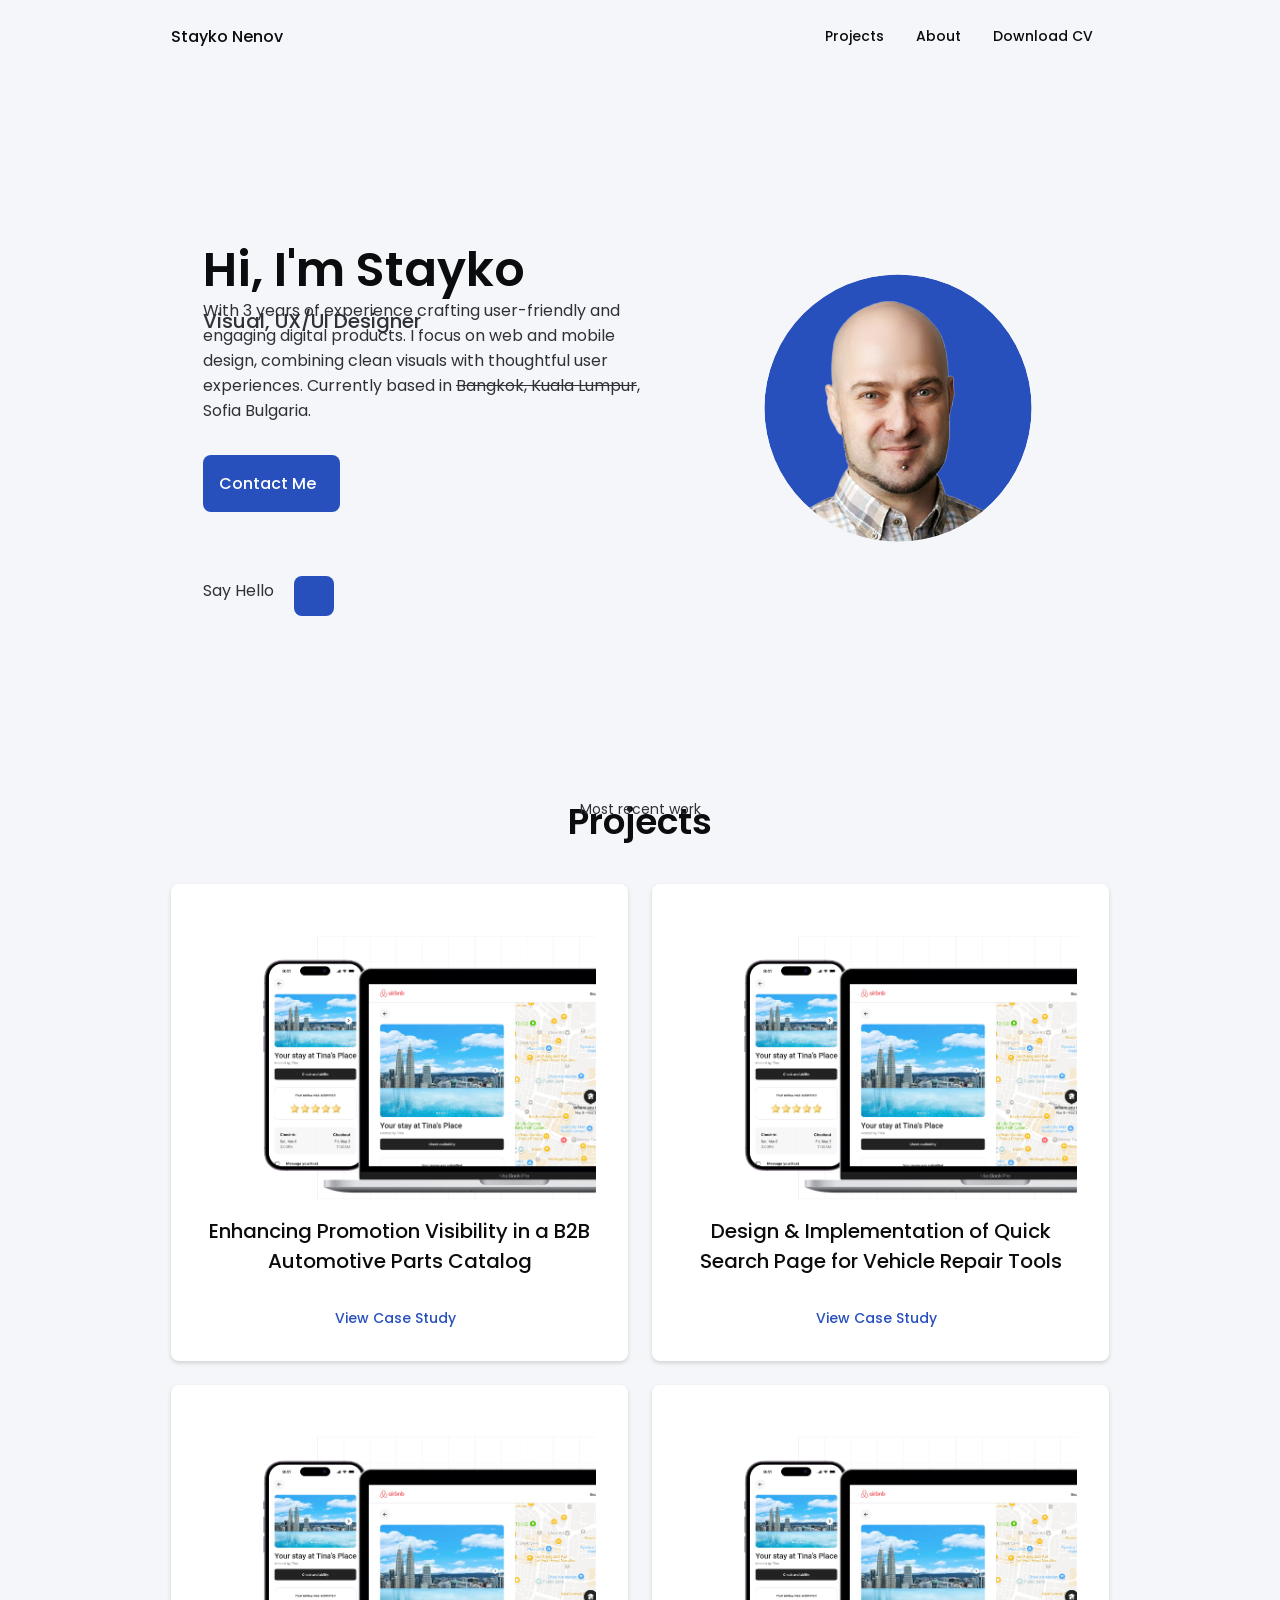
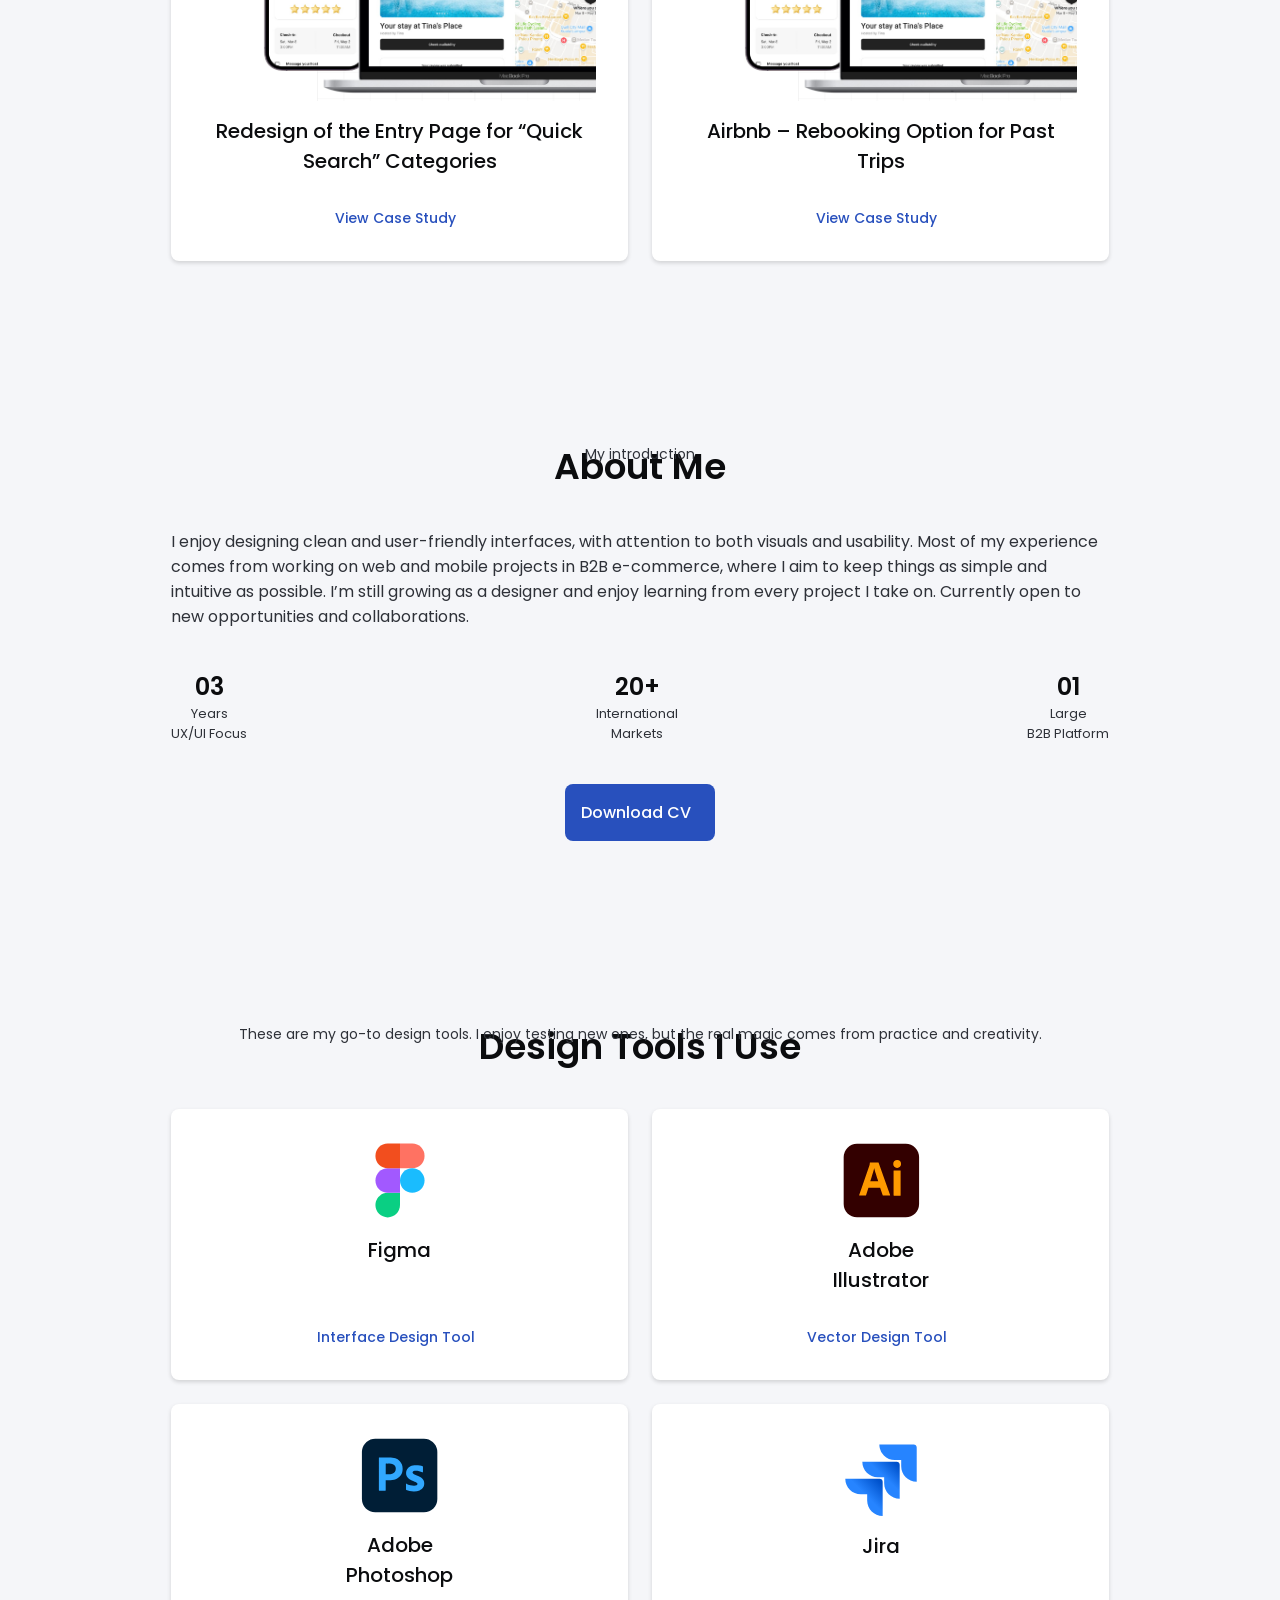
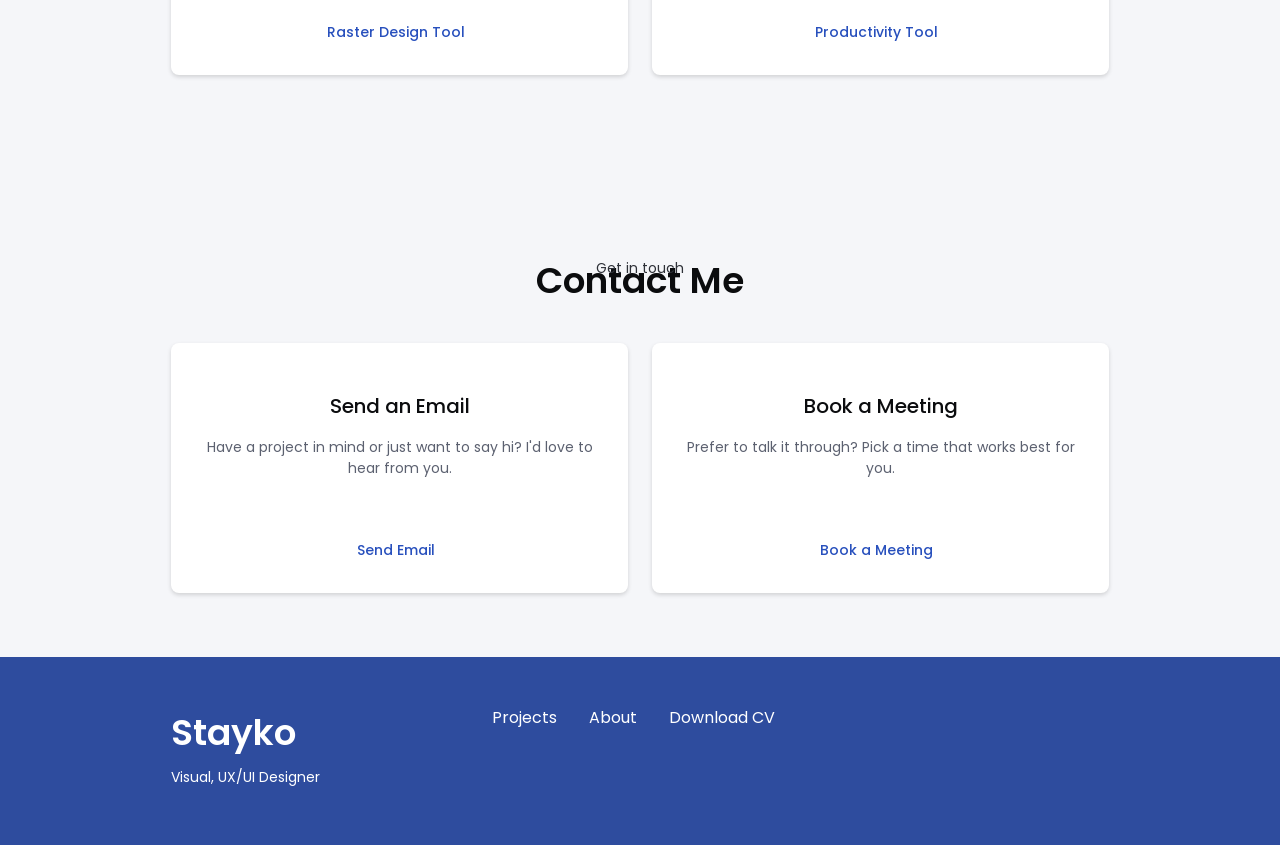
==== commit 6eba9212: "Update index.html" ====
--- a/index.html
+++ b/index.html
@@ -385,38 +385,36 @@
         
         <!--==================== CONTACT ME ====================-->
         <section class="contact section" id="contact">
-            <div class="section__title txt-fx slide-up">Contact Me</div>
+            <h2 class="section__title txt-fx slide-up">Contact Me</h2>
             <span class="section__subtitle reveal-fade-in delay-100">Get in touch</span>
-            <div class="contact__container container grid">
-                <div>
-                    <div class="contact__information reveal-fade-up">
-                        <i class="uil uil-phone contact__icon"></i>
-                        <div>
-                            <h3 class="contact__title">Call Me</h3>
-                            <span class="contact__subtitle">+359 897839842</span>
-                        </div>
-                    </div>
-                    <div class="contact__information reveal-fade-up delay-100">
-                        <i class="uil uil-envelope contact__icon"></i>
-                        <div>
-                            <h3 class="contact__title">Email</h3>
-                            <span class="contact__subtitle">staikone@email.com</span>
-                        </div>
-                    </div>
-                    <div class="contact__information reveal-fade-up delay-200">
-                        <i class="uil uil-map-marker contact__icon"></i>
-                        <div>
-                            <h3 class="contact__title">Location</h3>
-                            <span class="contact__subtitle">Bulgaria - Sofia</span>
-                        </div>
-                    </div>
-                </div>
-                <div class="contact__actions grid reveal-fade-up delay-300">
-                    <a href="mailto:staikone@gmail.com" class="button button--flex contact__button">
-                        <i class="uil uil-envelope button__icon"></i> Send Email
+
+            <div class="services__container container grid">
+                <!--==================== CONTACT 1 - EMAIL ====================-->
+                <div class="services__content reveal-fade-up">
+                    <div>
+                        <i class="uil uil-envelope-alt contact__card-icon"></i>
+                        <h3 class="services__title">Send an Email</h3>
+                        <p class="services__text">
+                            Have a project in mind or just want to say hi? I'd love to hear from you.
+                        </p>
+                    </div>
+                    <a href="mailto:staikone@gmail.com" class="button button--flex button--small button--link services__button">
+                        Send Email
+                        <i class="uil uil-arrow-right button__icon"></i>
                     </a>
-                    <a href="https://www.planfy.com/" target="_blank" rel="noopener" class="button button--flex contact__button">
-                        <i class="uil uil-calendar-alt button__icon"></i> Book a Meeting
+                </div>
+                <!--==================== CONTACT 2 - MEETING ====================-->
+                <div class="services__content reveal-fade-up delay-100">
+                    <div>
+                        <i class="uil uil-calendar-alt contact__card-icon"></i>
+                        <h3 class="services__title">Book a Meeting</h3>
+                        <p class="services__text">
+                            Prefer to talk it through? Pick a time that works best for you.
+                        </p>
+                    </div>
+                    <a href="https://www.planfy.com/" target="_blank" rel="noopener" class="button button--flex button--small button--link services__button">
+                        Book a Meeting
+                        <i class="uil uil-arrow-right button__icon"></i>
                     </a>
                 </div>
             </div>
@@ -451,7 +449,7 @@
                             <i class="uil uil-twitter-alt"></i>
                         </a>
                     </div>
-                    <p class="footer__copy">© Bedimcode. All right reserved</p>
+                
                 </div>
             </div>
         </footer>
--- a/assets/css/main.css
+++ b/assets/css/main.css
@@ -884,48 +884,18 @@
 }
 
 /*==================== CONTACT ME ====================*/
-.contact__container {
-    row-gap: 3rem;
-}
-
-.contact__information {
-    display: flex;
-    margin-bottom: var(--mb-2);
-}
-
-.contact__icon {
-    font-size: 2rem;
-    color: var(--first-color);
-    margin-right: var(--mb-0-75);
-}
-
-.contact__title {
-    font-size: var(--h3-font-size);
-    font-weight: var(--font-medium);
-}
-
-.contact__subtitle {
+.contact__card-icon {
+    display: block;
+    font-size: 2.5rem;
+    color: var(--first-color);
+    margin-bottom: var(--mb-1);
+}
+
+.services__text {
     font-size: var(--small-font-size);
     color: var(--text-color-light);
-}
-
-.contact__content {
-    background-color: var(--input-color);
-    border-radius: 0.5rem;
-    padding: 0.75rem 1rem 0.25rem;
-}
-
-.contact__input {
-    width: 100%;
-    background-color: var(--input-color);
-    color: var(--text-color);
-    font-family: var(--body-font);
-    font-size: var(--normal-font-size);
-    border: none;
-    outline: none;
-    padding: 0.25rem 0.5rem 0.5rem 0;
-}
-
+    margin-bottom: var(--mb-1);
+}
 .contact__label {
     font-size: var(--smaller-font-size);
     color: var(--title-color);
@@ -971,13 +941,6 @@
 
 .footer__social:hover {
     color: var(--first-color-lighter);
-}
-
-.footer__copy {
-    font-size: var(--smaller-font-size);
-    text-align: center;
-    color: var(--text-color-light);
-    margin-top: var(--mb-3);
 }
 
 .footer__title,
@@ -1427,10 +1390,6 @@
     .footer__socials {
         justify-self: flex-end;
     }
-
-    .footer__copy {
-        margin-top: 4.5rem;
-    }
     .home__social {
         transform: translateX(0rem);
         margin-top: 32px;
@@ -1540,33 +1499,41 @@
 }
 }
 
-/*==================== SCROLL ANIMATION ====================*/
+/*==================== SCROLL ANIMATIONS ====================*/
+.reveal-top,
+.reveal-fade-up,
+.reveal-fade-in,
+.txt-fx {
+    opacity: 0;
+    will-change: transform, opacity;
+    transition: opacity 0.8s cubic-bezier(0.5, 0, 0, 1),
+                transform 0.8s cubic-bezier(0.5, 0, 0, 1);
+}
+
 .reveal-top {
-    opacity: 0;
     transform: translateY(-30px);
-    transition: opacity 0.6s ease-out, transform 0.6s ease-out;
-}
-
-.reveal-top.active-reveal {
+}
+
+.reveal-fade-up {
+    transform: translateY(40px);
+}
+
+.reveal-fade-in {
+    transform: translateY(15px);
+}
+
+.txt-fx.slide-up {
+    transform: translateY(50px);
+    transition-duration: 1s;
+}
+
+.delay-100 { transition-delay: 0.1s; }
+.delay-200 { transition-delay: 0.2s; }
+.delay-300 { transition-delay: 0.3s; }
+
+.active-reveal {
     opacity: 1;
     transform: translateY(0);
 }
 
-/*==================== CONTACT BUTTONS ====================*/
-.contact__actions {
-    display: flex;
-    justify-content: center;
-    gap: 1.5rem;
-    margin-top: var(--mb-2);
-}
-
-.contact__button {
-    font-size: var(--normal-font-size);
-    padding: 1rem 1.5rem;
-}
-
-@media screen and (max-width: 568px) {
-    .contact__actions {
-        flex-direction: column;
-    }
-}
+}
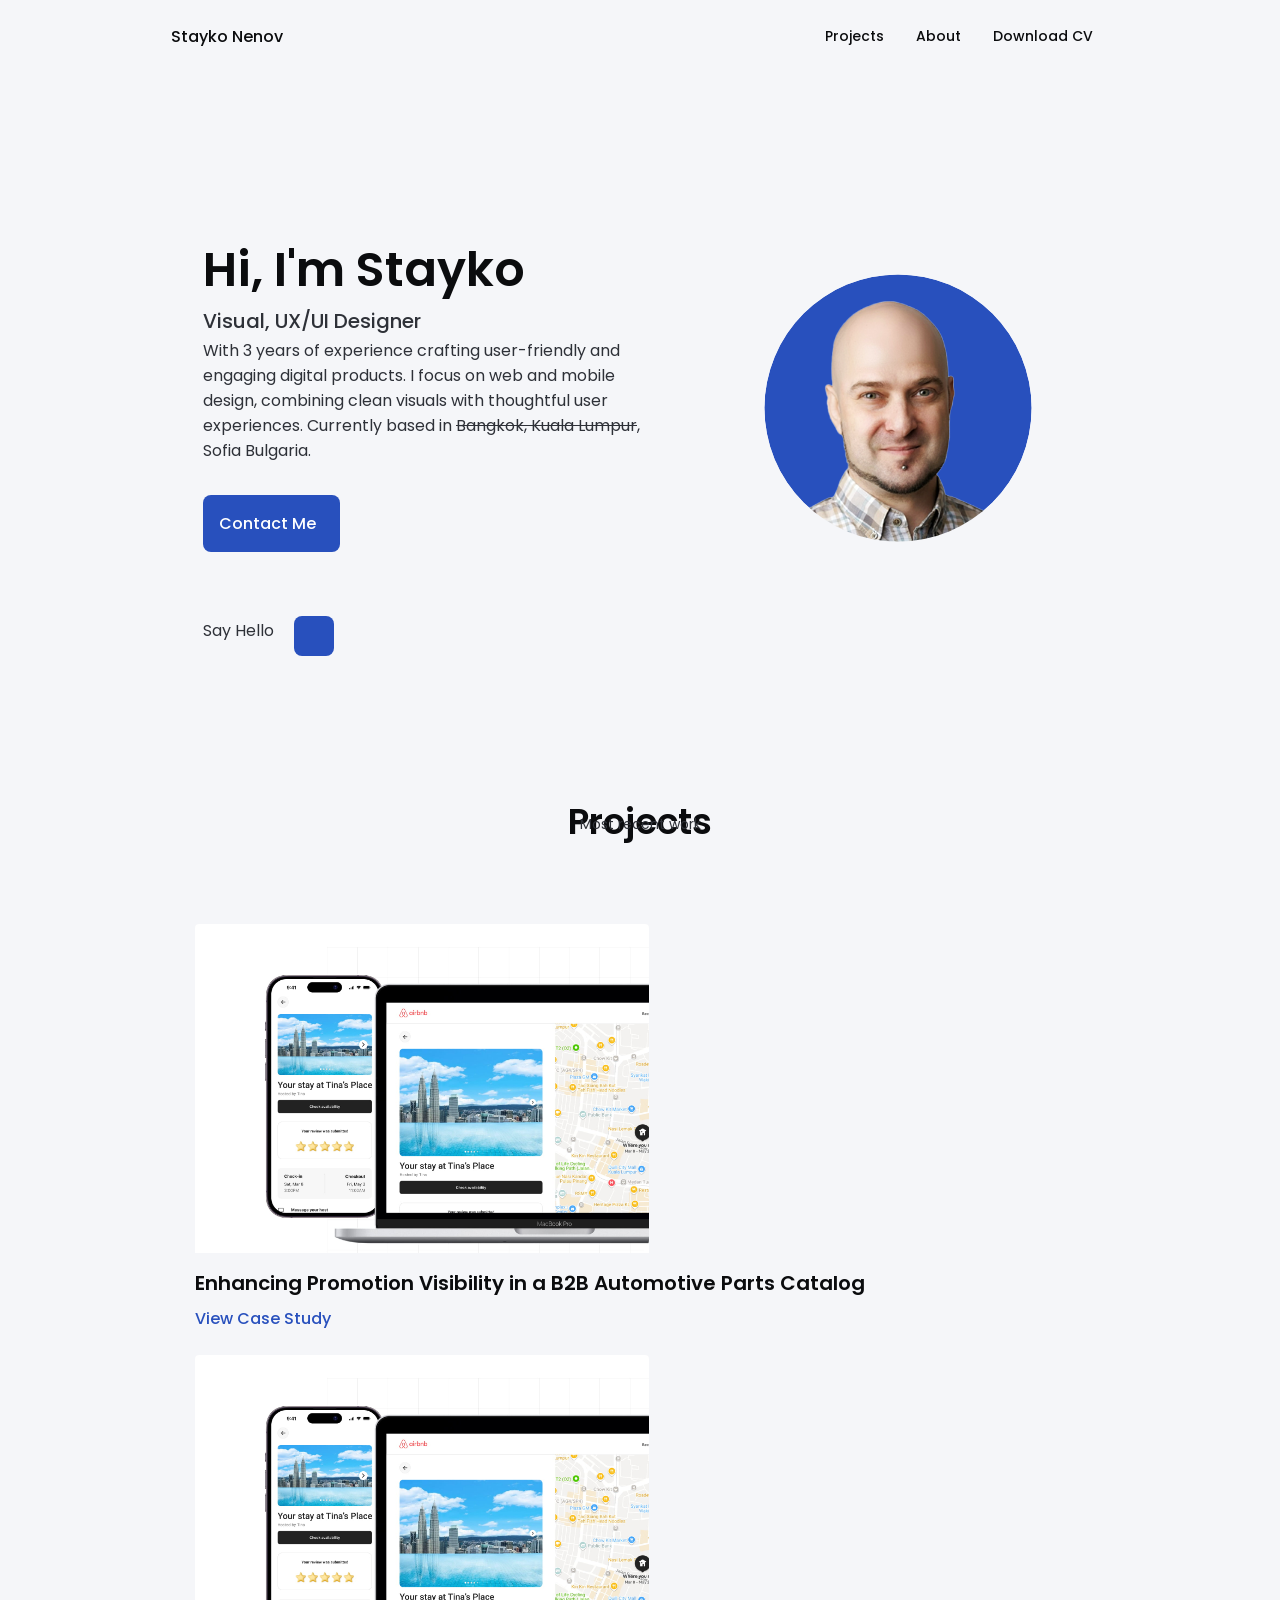
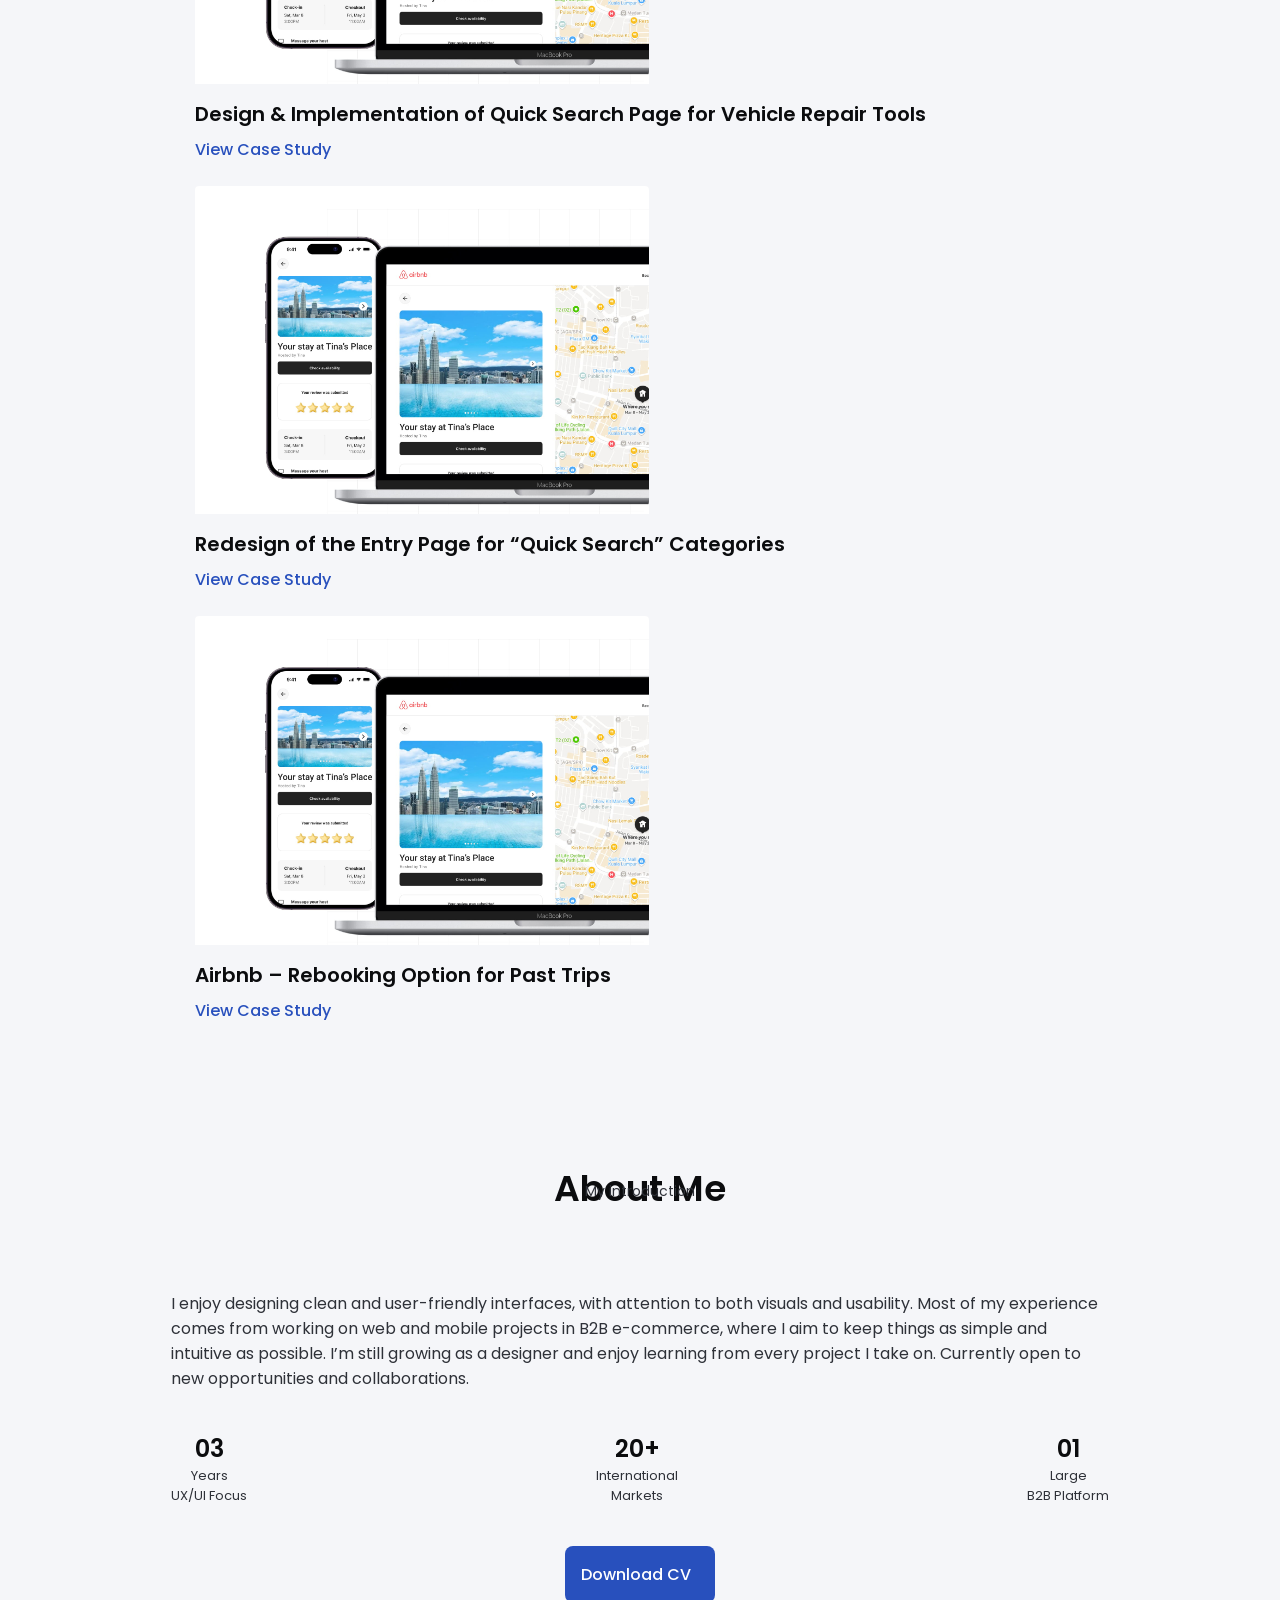
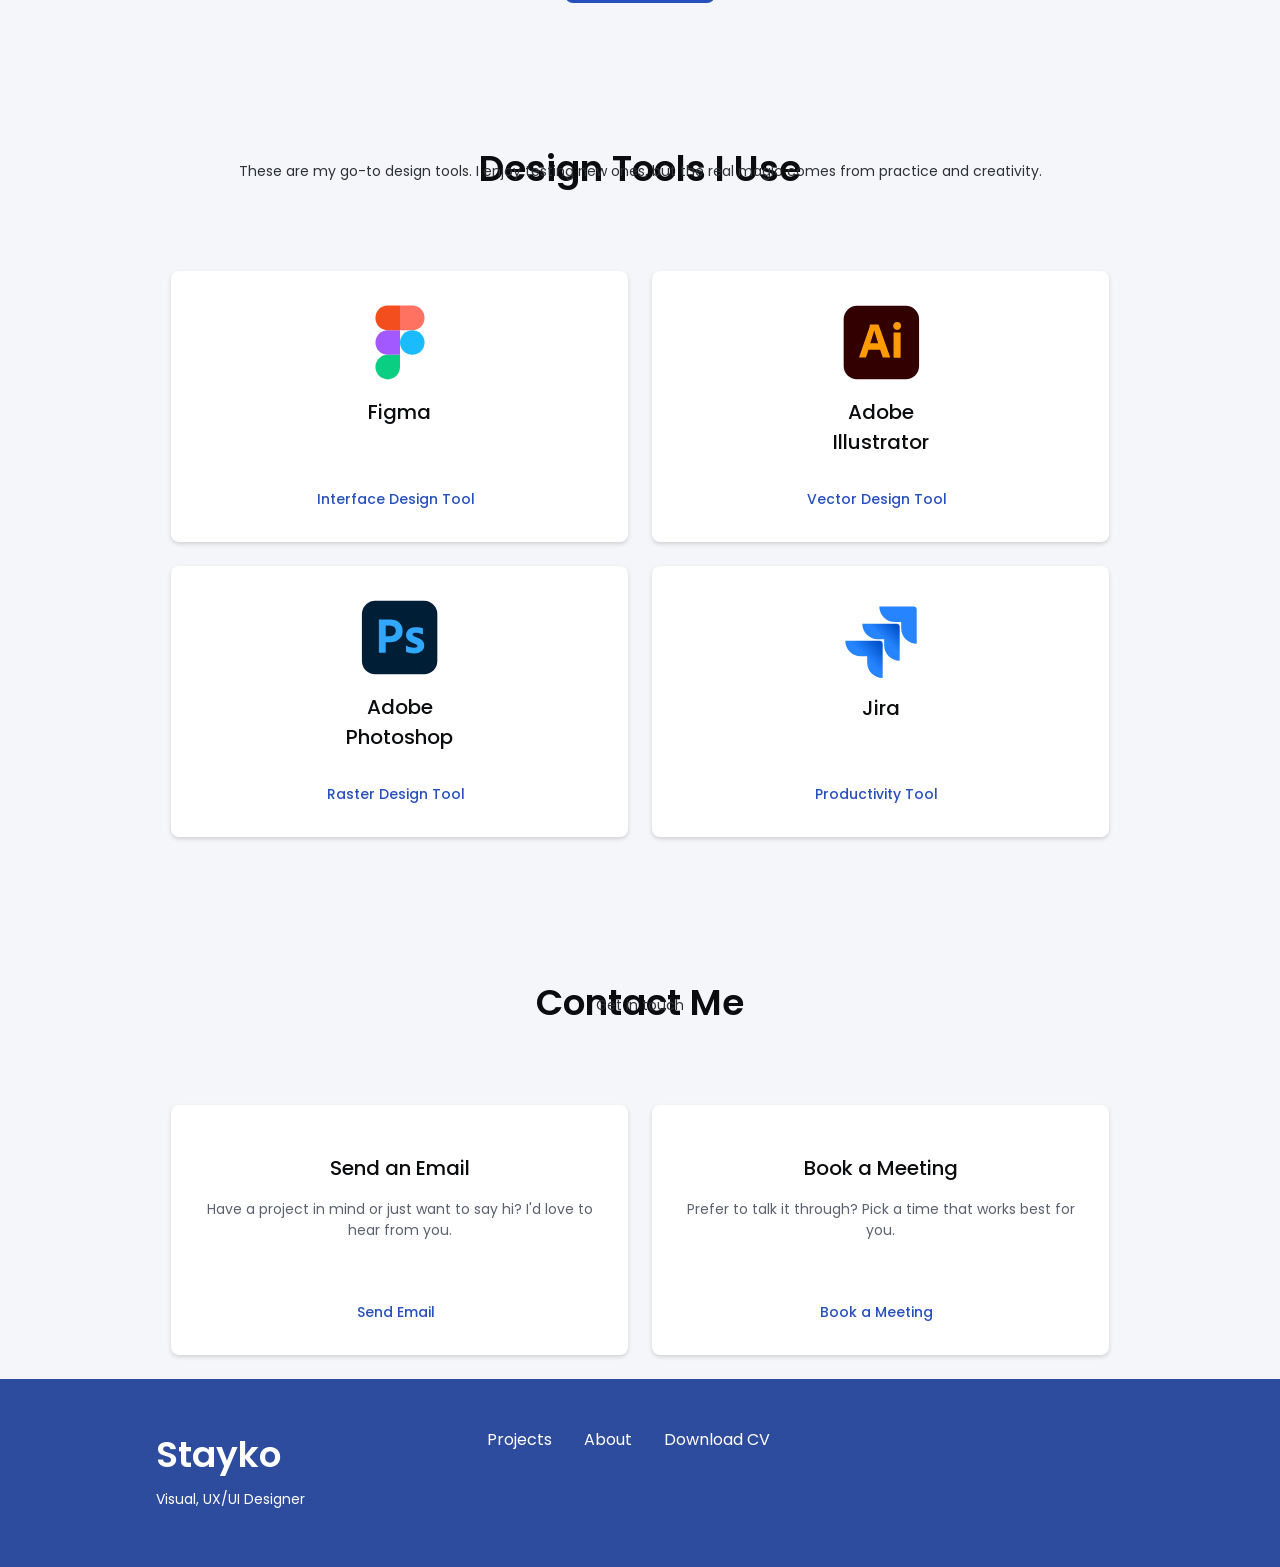
==== commit 4a9ee479: "Update index.html" ====
--- a/index.html
+++ b/index.html
@@ -15,28 +15,20 @@
     }
     </style>
     <meta name="viewport" content="width=device-width, initial-scale=1.0">
-    <!--==================== UNICONS ====================-->
     <link rel="stylesheet" href="https://unicons.iconscout.com/release/v4.2.0/css/line.css">
-    <!--==================== SWIPER CSS ====================-->
     <link rel="stylesheet" href="assets/css/swiper-bundle.min.css">
-    <!--==================== CSS ====================-->
     <link rel="stylesheet" href="assets/css/main.css">
     <title>Responsive Portfolio Website</title>
 </head>
 <body class="">
-    <!--==================== HEADER ====================-->
     <header class="header" id="header" data-landmark-index="0">
         <nav class="nav container" data-landmark-index="1">
             <a href="https://staikone.github.io/SNTest.github.io/index.html" class="nav__logo">Stayko Nenov</a>
             <div class="nav__menu" id="nav-menu">
                 <ul class="nav__list grid">
                     <li class="nav__item">
-                       <!-- <a href="https://staikone.github.io/SNTest.github.io/index.html#home" class="nav__link active-link">
-                            <i class="uil uil-estate nav__icon"></i> Home
-                        </a> 
-                            
-                    </li> -->
-                              <li class="nav__item">
+                        </li> 
+                    <li class="nav__item">
                         <a href="https://staikone.github.io/SNTest.github.io/index.html#portfolio" class="nav__link">
                             <i class="uil nav__icon uil-scenery"></i> Projects
                         </a>
@@ -46,26 +38,13 @@
                             <i class="uil nav__icon uil-user"></i> About
                         </a>
                     </li>
-                   <!-- <li class="nav__item">
-                        <a href="https://staikone.github.io/SNTest.github.io/index.html#skills" class="nav__link">
-                            <i class="uil nav__icon uil-file-alt"></i> Skills
-                        </a>
-                    </li> -->
-                 <!--   <li class="nav__item">
-                        <a href="https://staikone.github.io/SNTest.github.io/index.html#services" class="nav__link">
-                            <i class="uil nav__icon uil-briefcase-alt"></i> Services
-                        </a>
-                    </li> -->
-                  
                     <li class="nav__item">
-                        <a download="" href="https://drive.google.com/file/d/1XrD2A0Etg42ohongGsYNEXFhg9dVApa6/view?usp=drive_link" class="nav__link" target="_blank" rel="noopener">Download CV
-                        </a>
+                        <a download="" href="https://drive.google.com/file/d/1XrD2A0Etg42ohongGsYNEXFhg9dVApa6/view?usp=drive_link" class="nav__link" target="_blank" rel="noopener">Download CV</a>
                     </li>
                 </ul>
                 <i class="uil uil-times nav__close" id="nav-close"></i>
             </div>
             <div class="nav__btns">
-                <!-- Theme change button -->
                 <i class="uil uil-moon change-theme" id="theme-button"></i>
                 <div class="nav__toggle" id="nav-toggle">
                     <i class="uil uil-apps"></i>
@@ -73,24 +52,14 @@
             </div>
         </nav>
     </header>
-    <!--==================== MAIN ====================-->
+
     <main class="main" data-landmark-index="2">
-        <!--==================== HOME ====================-->
+        
         <section class="home section" id="home">
             <div class="home__container container grid">
                 <div class="home__content grid">
                     <div class="home__social">
-                        <!--Say Hello
-                    <a href="https://www.linkedin.com/in/stayko-nenov" target="_blank" class="home__social-icon">
-                        <i class="uil uil-linkedin-alt"></i>
-                    </a>
-                    <a href="https://www.dribbble.com/" target="_blank" class="home__social-icon">
-                        <i class="uil uil-dribbble"></i>
-                    </a>
-                    <a href="https://www.github.com/" target="_blank" class="home__social-icon">
-                        <i class="uil uil-github-alt"></i>
-                    </a>-->
-                    </div>
+                        </div>
                     <div class="home__img" data-sr-id="5" style="visibility: visible; opacity: 1; transform: matrix3d(1, 0, 0, 0, 0, 1, 0, 0, 0, 0, 1, 0, 0, 0, 0, 1); transition: all, opacity 2s cubic-bezier(0.5, 0, 0, 1) 0.4s, transform 2s cubic-bezier(0.5, 0, 0, 1) 0.4s;">
                         <svg class="home__blob" viewBox="0 0 479 467" xmlns="http://www.w3.org/2000/svg" xmlns:xlink="http://www.w3.org/1999/xlink">
                             <mask id="mask0" mask-type="alpha">
@@ -113,18 +82,6 @@
                                 Contact Me <i class="uil uil-message button__icon"></i>
                             </a>
                         </div>
-                        <!-- Old Say hello buttin
-                    <div class="home__social">Say Hello
-                        <a href="https://www.linkedin.com/in/stayko-nenov" target="_blank" class="home__social-icon">
-                            <i class="uil uil-linkedin-alt"></i>
-                        </a>
-                        </div> -->
-                        <!-- <div class="home__social">
-                      <span class="home__social-text">Say Hello</span>
-                      <a href="https://www.linkedin.com/in/stayko-nenov" target="_blank" class="home__social-icon">
-                        <i class="uil uil-linkedin-alt"></i>
-                      </a>
-                    </div> -->
                         <div class="home__social reveal-fade-up delay-300">
                             <span class="home__social-text">Say Hello</span>
                             <a href="https://www.linkedin.com/in/stayko-nenov" target="_blank" class="linkedin-button" aria-label="LinkedIn Profile">
@@ -133,154 +90,61 @@
                         </div>
                     </div>
                 </div>
-
             </div>
         </section>
 
-        <!--==================== PORTFOLIO ====================-->
         <section class="portfolio section" id="portfolio">
             <h2 class="section__title txt-fx slide-up">Projects</h2>
             <span class="section__subtitle reveal-fade-in delay-100">Most recent work</span>
 
-                <div class="services__container container grid">
-                <!--==================== PROJECT 1 ====================-->
-<div class="services__content reveal-fade-up">
-    <div>
-        <img src="images/Macbook Pro and iphone OPT.jpg" alt="cover image" width="454" height="195">                       
-        <h3 class="services__title">Enhancing Promotion Visibility in a B2B Automotive Parts Catalog</h3>
-    </div>
-    
-    <a href="case-studies/Project-1.html" target="_blank" class="button button--flex button--small button--link services__button">
-        View Case Study
-        <i class="uil uil-arrow-right button__icon"></i>
-    </a>
-</div>
-                        <!--==================== PROJECT 2 ====================-->
-<div class="services__content reveal-fade-up delay-100">
-    <div>
-        <img src="images/Macbook Pro and iphone OPT.jpg" alt="cover image" width="454" height="195">                       
-        <h3 class="services__title">Design & Implementation of Quick Search Page for Vehicle Repair Tools</h3>
-    </div>
-    
-    <a href="case-studies/Project-2.html" target="_blank" class="button button--flex button--small button--link services__button">
-        View Case Study
-        <i class="uil uil-arrow-right button__icon"></i>
-    </a>
-</div>
-                        <!--==================== PROJECT 3 ====================-->
-<div class="services__content reveal-fade-up delay-200">
-    <div>
-        <img src="images/Macbook Pro and iphone OPT.jpg" alt="cover image" width="454" height="195">                       
-        <h3 class="services__title">Redesign of the Entry Page for “Quick Search” Categories</h3>
-    </div>
-    
-    <a href="case-studies/Project-3.html" target="_blank" class="button button--flex button--small button--link services__button">
-        View Case Study
-        <i class="uil uil-arrow-right button__icon"></i>
-    </a>
-</div>
-                        <!--==================== PROJECT 4 ====================-->
-<div class="services__content reveal-fade-up delay-300">
-    <div>
-        <img src="images/Macbook Pro and iphone OPT.jpg" alt="cover image" width="454" height="195">                       
-        <h3 class="services__title">Airbnb – Rebooking Option for Past Trips</h3>
-    </div>
-    
-    <a href="case-studies/Project-4.html" target="_blank" class="button button--flex button--small button--link services__button">
-        View Case Study
-        <i class="uil uil-arrow-right button__icon"></i>
-    </a>
-</div>
-                        
-                </div>
-
-
-
-
+            <div class="portfolio__container container grid">
                 
-           <!-- <div class="portfolio__container container swiper-container swiper-container-initialized swiper-container-horizontal swiper-container-pointer-events swiper-container-css-mode">
-                <div class="swiper-wrapper" id="swiper-wrapper-29e1343e610a3278b" aria-live="polite">
-                    <div class="portfolio__content grid swiper-slide swiper-slide-duplicate swiper-slide-duplicate-next" data-swiper-slide-index="2" role="group" aria-label="1 / 5" style="width: 768px;">
-                        <img src="./Responsive Portfolio Website_files/portfolio3.jpg" alt="" class="portfolio__img">
-                        <div class="portfolio__data">
-                            <h3 class="portfolio__title">Online Store</h3>
-                            <p class="portfolio__description">
-                                Website adaptable to all devices, with ui components and animated interactions.
-                            </p>
-                            <a href="https://alexa-responsive-portfolio-website.vercel.app/#" class="button button--flex button--small portfolio__button">
-                                Demo
-                                <i class="uil uil-arrow-right button__icon"></i>
-                            </a>
-                        </div>
-                    </div>
-                    <!--==================== PORTFOLIO 1 ====================-->
-                  <!--  <div class="portfolio__content grid swiper-slide swiper-slide-prev" data-swiper-slide-index="0" role="group" aria-label="2 / 5" style="width: 768px;">
-                        <img src="./Responsive Portfolio Website_files/portfolio1.jpg" alt="" class="portfolio__img">
-                        <div class="portfolio__data">
-                            <h3 class="portfolio__title">Modern Website</h3>
-                            <p class="portfolio__description">
-                                Website adaptable to all devices, with ui components and animated interactions.
-                            </p>
-                            <a href="https://alexa-responsive-portfolio-website.vercel.app/#" class="button button--flex button--small portfolio__button">
-                                Demo
-                                <i class="uil uil-arrow-right button__icon"></i>
-                            </a>
-                        </div>
-                    </div>
-                    <!--==================== PORTFOLIO 2 ====================-->
-                  <!--  <div class="portfolio__content grid swiper-slide swiper-slide-active" data-swiper-slide-index="1" role="group" aria-label="3 / 5" style="width: 768px;">
-                        <img src="./Responsive Portfolio Website_files/portfolio2.jpg" alt="" class="portfolio__img">
-                        <div class="portfolio__data">
-                            <h3 class="portfolio__title">Brand Design</h3>
-                            <p class="portfolio__description">
-                                Website adaptable to all devices, with ui components and animated interactions.
-                            </p>
-                            <a href="https://alexa-responsive-portfolio-website.vercel.app/#" class="button button--flex button--small portfolio__button">
-                                Demo
-                                <i class="uil uil-arrow-right button__icon"></i>
-                            </a>
-                        </div>
-                    </div>
-                    <!--==================== PORTFOLIO 3 ====================-->
-                  <!--  <div class="portfolio__content grid swiper-slide swiper-slide-next" data-swiper-slide-index="2" role="group" aria-label="4 / 5" style="width: 768px;">
-                        <img src="./Responsive Portfolio Website_files/portfolio3.jpg" alt="" class="portfolio__img">
-                        <div class="portfolio__data">
-                            <h3 class="portfolio__title">Online Store</h3>
-                            <p class="portfolio__description">
-                                Website adaptable to all devices, with ui components and animated interactions.
-                            </p>
-                            <a href="https://alexa-responsive-portfolio-website.vercel.app/#" class="button button--flex button--small portfolio__button">
-                                Demo
-                                <i class="uil uil-arrow-right button__icon"></i>
-                            </a>
-                        </div>
-                    </div>
-                    <div class="portfolio__content grid swiper-slide swiper-slide-duplicate swiper-slide-duplicate-prev" data-swiper-slide-index="0" role="group" aria-label="5 / 5" style="width: 768px;">
-                        <img src="./Responsive Portfolio Website_files/portfolio1.jpg" alt="" class="portfolio__img">
-                        <div class="portfolio__data">
-                            <h3 class="portfolio__title">Modern Website</h3>
-                            <p class="portfolio__description">
-                                Website adaptable to all devices, with ui components and animated interactions.
-                            </p>
-                            <a href="https://alexa-responsive-portfolio-website.vercel.app/#" class="button button--flex button--small portfolio__button">
-                                Demo
-                                <i class="uil uil-arrow-right button__icon"></i>
-                            </a>
-                        </div>
-                    </div>
-                </div>
-                <div class="swiper-button-next" tabindex="0" role="button" aria-label="Next slide" aria-controls="swiper-wrapper-29e1343e610a3278b">
-                    <i class="uil uil-angle-right-b swiper-portfolio-icon"></i>
-                </div>
-                <div class="swiper-button-prev" tabindex="0" role="button" aria-label="Previous slide" aria-controls="swiper-wrapper-29e1343e610a3278b">
-                    <i class="uil uil-angle-left-b swiper-portfolio-icon"></i>
-                </div>
-                <div class="swiper-pagination swiper-pagination-clickable swiper-pagination-bullets"><span class="swiper-pagination-bullet" tabindex="0" role="button" aria-label="Go to slide 1"></span><span class="swiper-pagination-bullet swiper-pagination-bullet-active" tabindex="0" role="button" aria-label="Go to slide 2"></span><span class="swiper-pagination-bullet" tabindex="0" role="button" aria-label="Go to slide 3"></span></div>
-                <span class="swiper-notification" aria-live="assertive" aria-atomic="true"></span>
-            </div> -->
+                <div class="portfolio__content reveal-fade-up">
+                    <div>
+                        <img src="images/Macbook Pro and iphone OPT.jpg" alt="cover image" width="454" height="195">                       
+                        <h3 class="portfolio__title">Enhancing Promotion Visibility in a B2B Automotive Parts Catalog</h3>
+                    </div>
+                    <a href="case-studies/Project-1.html" target="_blank" class="button button--flex button--small button--link portfolio__button">
+                        View Case Study
+                        <i class="uil uil-arrow-right button__icon"></i>
+                    </a>
+                </div>
+
+                <div class="portfolio__content reveal-fade-up delay-100">
+                    <div>
+                        <img src="images/Macbook Pro and iphone OPT.jpg" alt="cover image" width="454" height="195">                       
+                        <h3 class="portfolio__title">Design & Implementation of Quick Search Page for Vehicle Repair Tools</h3>
+                    </div>
+                    <a href="case-studies/Project-2.html" target="_blank" class="button button--flex button--small button--link portfolio__button">
+                        View Case Study
+                        <i class="uil uil-arrow-right button__icon"></i>
+                    </a>
+                </div>
+
+                <div class="portfolio__content reveal-fade-up delay-200">
+                    <div>
+                        <img src="images/Macbook Pro and iphone OPT.jpg" alt="cover image" width="454" height="195">                       
+                        <h3 class="portfolio__title">Redesign of the Entry Page for “Quick Search” Categories</h3>
+                    </div>
+                    <a href="case-studies/Project-3.html" target="_blank" class="button button--flex button--small button--link portfolio__button">
+                        View Case Study
+                        <i class="uil uil-arrow-right button__icon"></i>
+                    </a>
+                </div>
+
+                <div class="portfolio__content reveal-fade-up delay-300">
+                    <div>
+                        <img src="images/Macbook Pro and iphone OPT.jpg" alt="cover image" width="454" height="195">                       
+                        <h3 class="portfolio__title">Airbnb – Rebooking Option for Past Trips</h3>
+                    </div>
+                    <a href="case-studies/Project-4.html" target="_blank" class="button button--flex button--small button--link portfolio__button">
+                        View Case Study
+                        <i class="uil uil-arrow-right button__icon"></i>
+                    </a>
+                </div>                
+            </div>
         </section>
 
-        <!--==================== ABOUT ====================-->
         <section class="about section" id="about">
             <h2 class="section__title txt-fx slide-up">About Me</h2>
             <span class="section__subtitle reveal-fade-in delay-100">My introduction</span>
@@ -288,9 +152,9 @@
                 <div class="about__data">
                     <p class="about__description reveal-fade-up">
                         I enjoy designing clean and user-friendly interfaces, with attention to both visuals and usability.  
-Most of my experience comes from working on web and mobile projects in B2B e-commerce, where I aim to keep things as simple and intuitive as possible.  
-I’m still growing as a designer and enjoy learning from every project I take on.  
-Currently open to new opportunities and collaborations.
+                        Most of my experience comes from working on web and mobile projects in B2B e-commerce, where I aim to keep things as simple and intuitive as possible.  
+                        I’m still growing as a designer and enjoy learning from every project I take on.  
+                        Currently open to new opportunities and collaborations.
                     </p>
                     <div class="about__info">
                         <div class="reveal-fade-up">
@@ -315,81 +179,64 @@
             </div>
         </section>
 
-        <!--==================== TOOLS ====================-->
-<section class="services section" id="services">
-  <h2 class="section__title txt-fx slide-up">Design Tools I Use</h2>
-  <span class="section__subtitle reveal-fade-in delay-100">
-    These are my go-to design tools. I enjoy testing new ones, but the real magic comes from practice and creativity.
-  </span>
-
-  <div class="services__container container grid">
-
-    <!--==================== SERVICES 1 ====================-->
-    <div class="services__content reveal-fade-up">
-      <div>
-        <img src="images/Figma.svg" alt="Figma Icon" width="80" height="80">
-        <!-- <i class="uil uil-web-grid services__icon"></i> -->
-        <h3 class="services__title">Figma</h3>
-      </div>
-      <a class="button button--flex button--small button--link services__button"
-         href="https://figma.com/" target="_blank" rel="noopener">
-        Interface Design Tool
-        <i class="uil uil-arrow-right button__icon"></i>
-      </a>
-    </div>
-
-    <!--==================== SERVICES 2 ====================-->
-    <div class="services__content reveal-fade-up delay-100">
-      <div>
-        <img src="images/Ai.svg" alt="Adobe Illustrator Icon" width="80" height="80">
-        <!-- <i class="uil uil-web-grid services__icon"></i> -->
-        <h3 class="services__title">Adobe<br>Illustrator</h3>
-      </div>
-      <a class="button button--flex button--small button--link services__button"
-         href="https://www.adobe.com" target="_blank" rel="noopener">
-        Vector Design Tool
-        <i class="uil uil-arrow-right button__icon"></i>
-      </a>
-    </div>
-
-    <!--==================== SERVICES 3 ====================-->
-    <div class="services__content reveal-fade-up delay-200">
-      <div>
-        <img src="images/Ps.svg" alt="Adobe Photoshop Icon" width="80" height="80">
-        <!-- <i class="uil uil-web-grid services__icon"></i> -->
-        <h3 class="services__title">Adobe<br>Photoshop</h3>
-      </div>
-      <a class="button button--flex button--small button--link services__button"
-         href="https://www.adobe.com" target="_blank" rel="noopener">
-        Raster Design Tool
-        <i class="uil uil-arrow-right button__icon"></i>
-      </a>
-    </div>
-
-    <!--==================== SERVICES 4 ====================-->
-    <div class="services__content reveal-fade-up delay-300">
-      <div>
-        <img src="images/Jira_Logo.svg" alt="Jira Icon" width="80" height="80">
-        <!-- <i class="uil uil-web-grid services__icon"></i> -->
-        <h3 class="services__title">Jira</h3>
-      </div>
-      <a class="button button--flex button--small button--link services__button"
-         href="https://www.atlassian.com/software/jira?referer=jira.com/" target="_blank" rel="noopener">
-        Productivity Tool
-        <i class="uil uil-arrow-right button__icon"></i>
-      </a>
-    </div>
-
-  </div>
-</section>       
+        <section class="services section" id="services">
+            <h2 class="section__title txt-fx slide-up">Design Tools I Use</h2>
+            <span class="section__subtitle reveal-fade-in delay-100">
+                These are my go-to design tools. I enjoy testing new ones, but the real magic comes from practice and creativity.
+            </span>
+
+            <div class="services__container container grid">
+                <div class="services__content reveal-fade-up">
+                    <div>
+                        <img src="images/Figma.svg" alt="Figma Icon" width="80" height="80">
+                        <h3 class="services__title">Figma</h3>
+                    </div>
+                    <a class="button button--flex button--small button--link services__button" href="https://figma.com/" target="_blank" rel="noopener">
+                        Interface Design Tool
+                        <i class="uil uil-arrow-right button__icon"></i>
+                    </a>
+                </div>
+
+                <div class="services__content reveal-fade-up delay-100">
+                    <div>
+                        <img src="images/Ai.svg" alt="Adobe Illustrator Icon" width="80" height="80">
+                        <h3 class="services__title">Adobe<br>Illustrator</h3>
+                    </div>
+                    <a class="button button--flex button--small button--link services__button" href="https://www.adobe.com" target="_blank" rel="noopener">
+                        Vector Design Tool
+                        <i class="uil uil-arrow-right button__icon"></i>
+                    </a>
+                </div>
+
+                <div class="services__content reveal-fade-up delay-200">
+                    <div>
+                        <img src="images/Ps.svg" alt="Adobe Photoshop Icon" width="80" height="80">
+                        <h3 class="services__title">Adobe<br>Photoshop</h3>
+                    </div>
+                    <a class="button button--flex button--small button--link services__button" href="https://www.adobe.com" target="_blank" rel="noopener">
+                        Raster Design Tool
+                        <i class="uil uil-arrow-right button__icon"></i>
+                    </a>
+                </div>
+
+                <div class="services__content reveal-fade-up delay-300">
+                    <div>
+                        <img src="images/Jira_Logo.svg" alt="Jira Icon" width="80" height="80">
+                        <h3 class="services__title">Jira</h3>
+                    </div>
+                    <a class="button button--flex button--small button--link services__button" href="https://www.atlassian.com/software/jira?referer=jira.com/" target="_blank" rel="noopener">
+                        Productivity Tool
+                        <i class="uil uil-arrow-right button__icon"></i>
+                    </a>
+                </div>
+            </div>
+        </section>        
         
-        <!--==================== CONTACT ME ====================-->
         <section class="contact section" id="contact">
             <h2 class="section__title txt-fx slide-up">Contact Me</h2>
             <span class="section__subtitle reveal-fade-in delay-100">Get in touch</span>
 
             <div class="services__container container grid">
-                <!--==================== CONTACT 1 - EMAIL ====================-->
                 <div class="services__content reveal-fade-up">
                     <div>
                         <i class="uil uil-envelope-alt contact__card-icon"></i>
@@ -403,7 +250,6 @@
                         <i class="uil uil-arrow-right button__icon"></i>
                     </a>
                 </div>
-                <!--==================== CONTACT 2 - MEETING ====================-->
                 <div class="services__content reveal-fade-up delay-100">
                     <div>
                         <i class="uil uil-calendar-alt contact__card-icon"></i>
@@ -419,47 +265,43 @@
                 </div>
             </div>
         </section>
-        <!--==================== FOOTER ====================-->
-        <footer class="footer" data-landmark-index="3">
-            <div class="footer__bg">
-                <div class="footer__container container grid">
-                    <div>
-                        <h1 class="footer__title">Stayko</h1>
-                        <span class="footer__subtitle">Visual, UX/UI Designer</span>
-                    </div>
-                    <ul class="footer__links">
-                        <li>
-                            <a href="https://staikone.github.io/SNTest.github.io/index.html#portfolio" class="footer__link">Projects</a>
-                        </li>
-                        <li>
-                            <a href="https://staikone.github.io/SNTest.github.io/index.html#about" class="footer__link">About</a>
-                        </li>
-                        <li>
-                            <a href="https://drive.google.com/file/d/1XrD2A0Etg42ohongGsYNEXFhg9dVApa6/view?usp=drive_link" target="_blank" rel="noopener" class="footer__link">Download CV</a>
-                        </li>
-                    </ul>
-                    <div class="footer__socials">
-                        <a href="https://www.facebook.com/" target="_blank" class="footer__social">
-                            <i class="uil uil-facebook-f"></i>
-                        </a>
-                        <a href="https://www.instagram.com/" target="_blank" class="footer__social">
-                            <i class="uil uil-instagram"></i>
-                        </a>
-                        <a href="https://www.twitter.com/" target="_blank" class="footer__social">
-                            <i class="uil uil-twitter-alt"></i>
-                        </a>
-                    </div>
-                
-                </div>
-            </div>
-        </footer>
-        <!--==================== SCROLL TOP ====================-->
-        <a href="#" class="scrollup" id="scroll-up">
-            <i class="uil uil-arrow-up scrollup__icon"></i>
-        </a>
-        <!--==================== SWIPER JS ====================-->
-        <script src="assets/css/swiper-bundle.min.js"></script>
-        <!--==================== MAIN JS ====================-->
-        <script src="assets/js/main.js"></script>
+    </main> <footer class="footer" data-landmark-index="3">
+        <div class="footer__bg">
+            <div class="footer__container container grid">
+                <div>
+                    <h1 class="footer__title">Stayko</h1>
+                    <span class="footer__subtitle">Visual, UX/UI Designer</span>
+                </div>
+                <ul class="footer__links">
+                    <li>
+                        <a href="https://staikone.github.io/SNTest.github.io/index.html#portfolio" class="footer__link">Projects</a>
+                    </li>
+                    <li>
+                        <a href="https://staikone.github.io/SNTest.github.io/index.html#about" class="footer__link">About</a>
+                    </li>
+                    <li>
+                        <a href="https://drive.google.com/file/d/1XrD2A0Etg42ohongGsYNEXFhg9dVApa6/view?usp=drive_link" target="_blank" rel="noopener" class="footer__link">Download CV</a>
+                    </li>
+                </ul>
+                <div class="footer__socials">
+                    <a href="https://www.facebook.com/" target="_blank" class="footer__social">
+                        <i class="uil uil-facebook-f"></i>
+                    </a>
+                    <a href="https://www.instagram.com/" target="_blank" class="footer__social">
+                        <i class="uil uil-instagram"></i>
+                    </a>
+                    <a href="https://www.twitter.com/" target="_blank" class="footer__social">
+                        <i class="uil uil-twitter-alt"></i>
+                    </a>
+                </div>
+            </div>
+        </div>
+    </footer>
+
+    <a href="#" class="scrollup" id="scroll-up">
+        <i class="uil uil-arrow-up scrollup__icon"></i>
+    </a>
+    <script src="assets/css/swiper-bundle.min.js"></script>
+    <script src="assets/js/main.js"></script>
 </body>
 </html>
--- a/assets/css/main.css
+++ b/assets/css/main.css
@@ -1535,5 +1535,3 @@
     opacity: 1;
     transform: translateY(0);
 }
-
-}
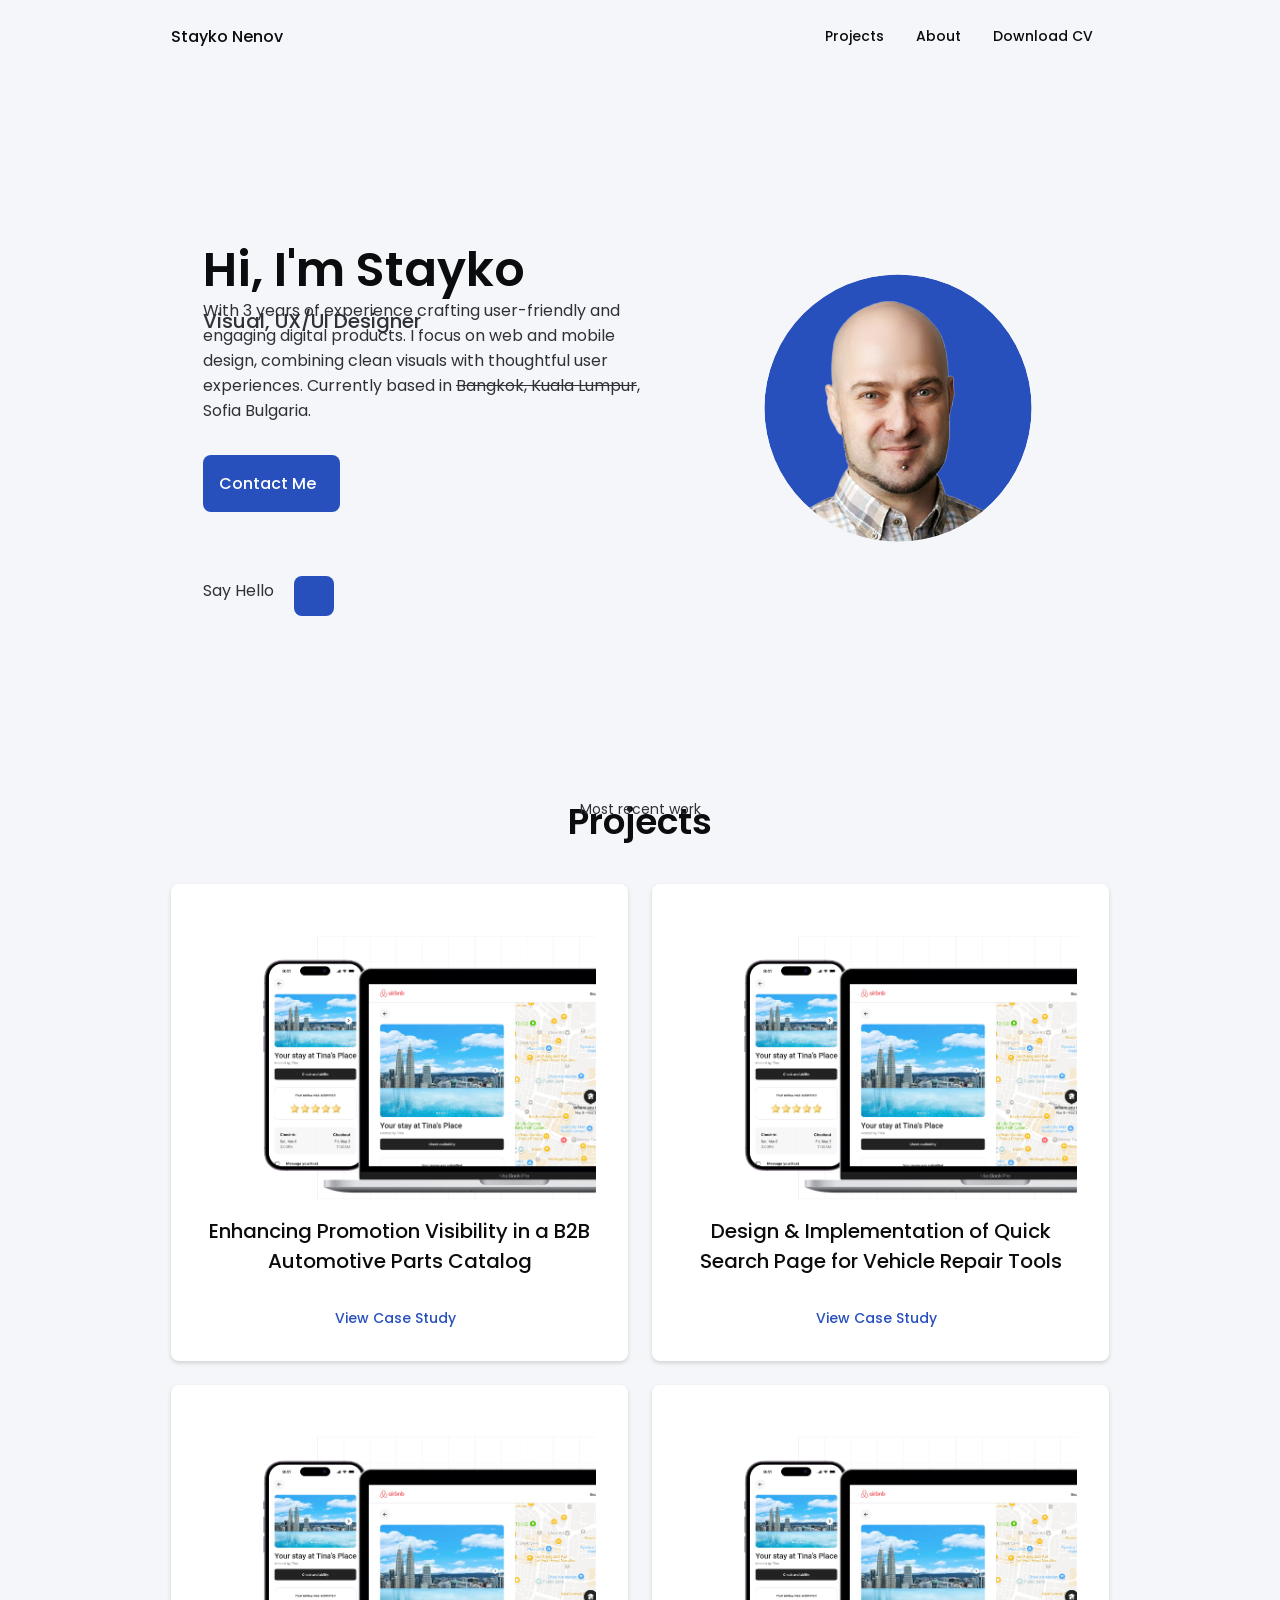
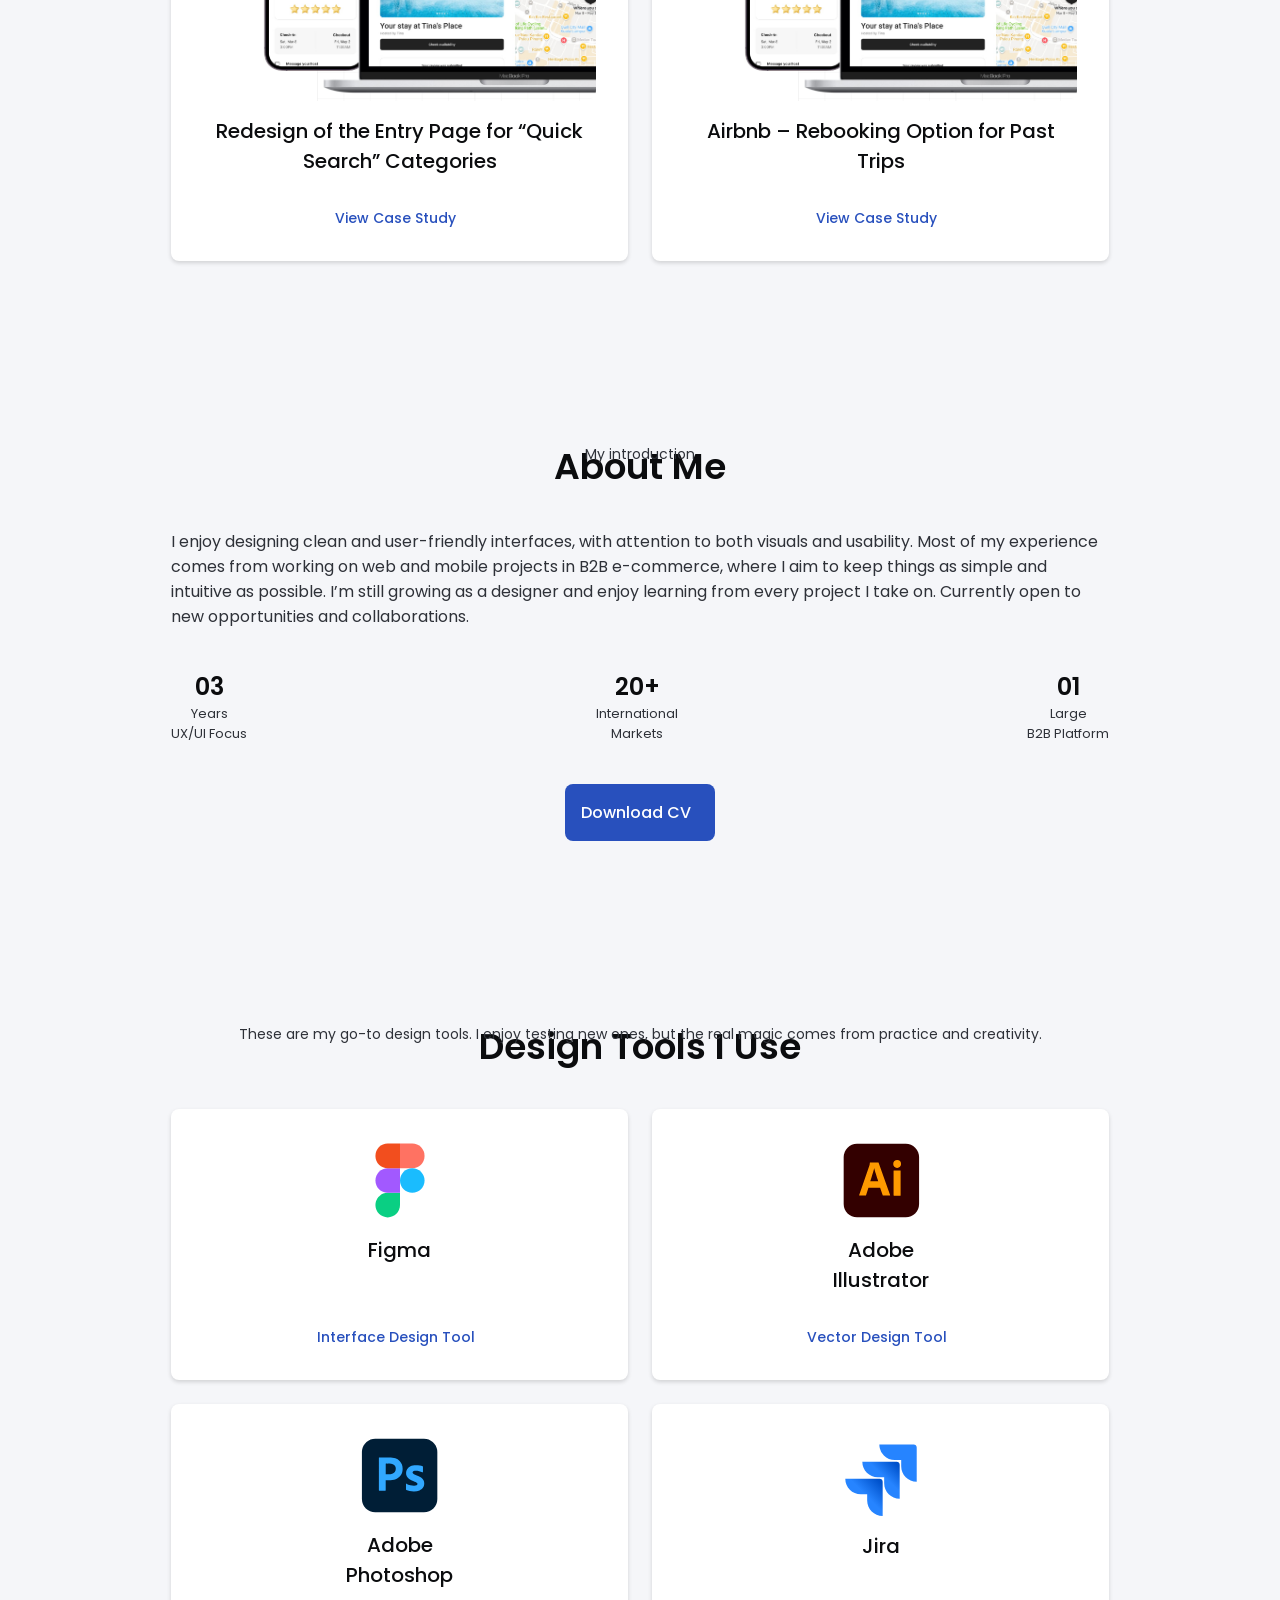
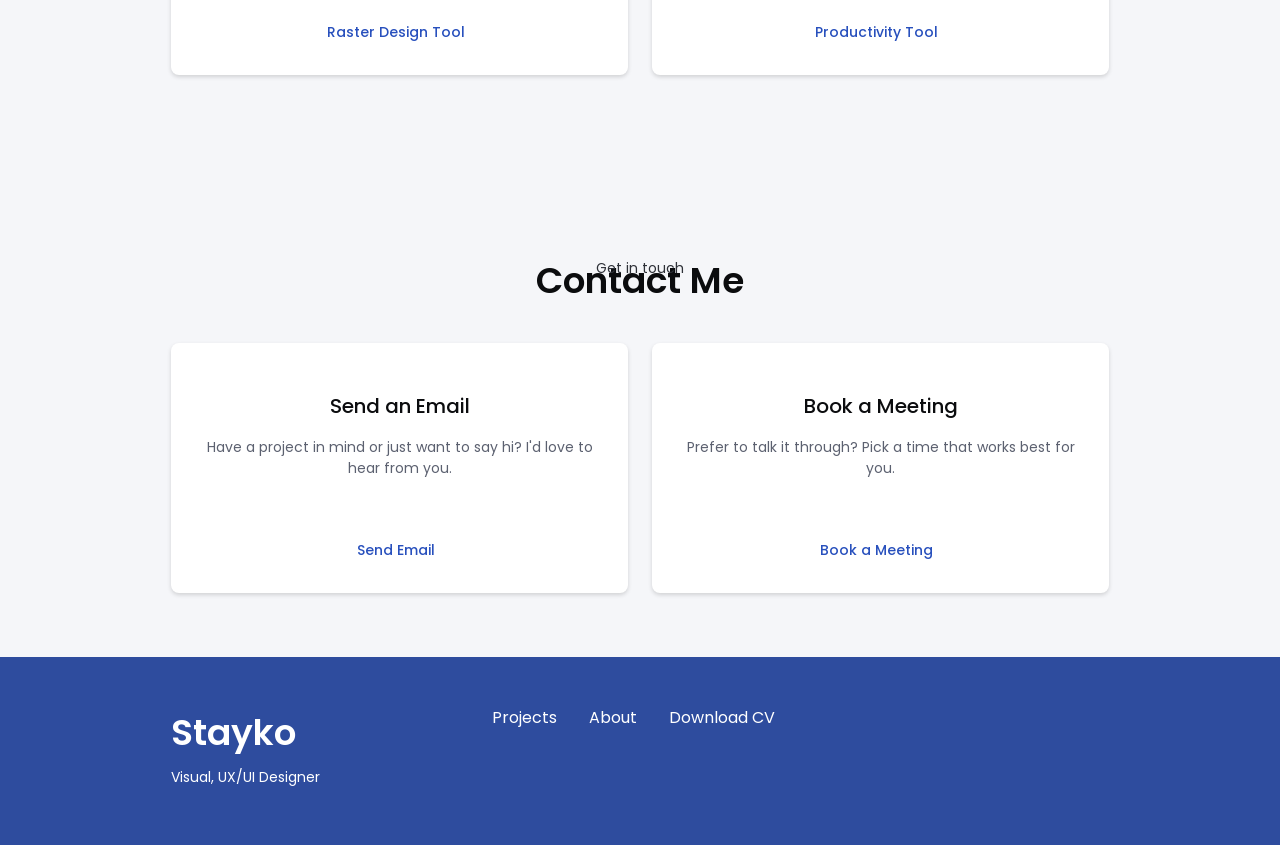
==== commit 213ffd25: "Update print statement from 'Hello' to 'Goodbye'" ====
--- a/index.html
+++ b/index.html
@@ -1,307 +1,928 @@
 <!DOCTYPE html>
+
 <html lang="en">
+
 <head>
+
     <meta http-equiv="Content-Type" content="text/html; charset=UTF-8">
+
     <style>
+
     body {
+
         transition: opacity ease-in 0.2s;
+
     }
 
+
+
     body[unresolved] {
+
         opacity: 0;
+
         display: block;
+
         overflow: hidden;
+
         position: relative;
+
     }
+
     </style>
+
     <meta name="viewport" content="width=device-width, initial-scale=1.0">
+
+    <!--==================== UNICONS ====================-->
+
     <link rel="stylesheet" href="https://unicons.iconscout.com/release/v4.2.0/css/line.css">
+
+    <!--==================== SWIPER CSS ====================-->
+
     <link rel="stylesheet" href="assets/css/swiper-bundle.min.css">
+
+    <!--==================== CSS ====================-->
+
     <link rel="stylesheet" href="assets/css/main.css">
+
     <title>Responsive Portfolio Website</title>
+
 </head>
+
 <body class="">
+
+    <!--==================== HEADER ====================-->
+
     <header class="header" id="header" data-landmark-index="0">
+
         <nav class="nav container" data-landmark-index="1">
+
             <a href="https://staikone.github.io/SNTest.github.io/index.html" class="nav__logo">Stayko Nenov</a>
+
             <div class="nav__menu" id="nav-menu">
+
                 <ul class="nav__list grid">
+
                     <li class="nav__item">
-                        </li> 
+
+                       <!-- <a href="https://staikone.github.io/SNTest.github.io/index.html#home" class="nav__link active-link">
+
+                            <i class="uil uil-estate nav__icon"></i> Home
+
+                        </a> -->
+
+                            
+
+                    </li> 
+
+                              <li class="nav__item">
+
+                        <a href="https://staikone.github.io/SNTest.github.io/index.html#portfolio" class="nav__link">
+
+                            <i class="uil nav__icon uil-scenery"></i> Projects
+
+                        </a>
+
+                    </li>
+
                     <li class="nav__item">
-                        <a href="https://staikone.github.io/SNTest.github.io/index.html#portfolio" class="nav__link">
-                            <i class="uil nav__icon uil-scenery"></i> Projects
+
+                        <a href="https://staikone.github.io/SNTest.github.io/index.html#about" class="nav__link">
+
+                            <i class="uil nav__icon uil-user"></i> About
+
                         </a>
+
                     </li>
+
+                   <!-- <li class="nav__item">
+
+                        <a href="https://staikone.github.io/SNTest.github.io/index.html#skills" class="nav__link">
+
+                            <i class="uil nav__icon uil-file-alt"></i> Skills
+
+                        </a>
+
+                    </li> -->
+
+                 <!--   <li class="nav__item">
+
+                        <a href="https://staikone.github.io/SNTest.github.io/index.html#services" class="nav__link">
+
+                            <i class="uil nav__icon uil-briefcase-alt"></i> Services
+
+                        </a>
+
+                    </li> -->
+
+                  
+
                     <li class="nav__item">
-                        <a href="https://staikone.github.io/SNTest.github.io/index.html#about" class="nav__link">
-                            <i class="uil nav__icon uil-user"></i> About
+
+                        <a download="" href="https://drive.google.com/file/d/1XrD2A0Etg42ohongGsYNEXFhg9dVApa6/view?usp=drive_link" class="nav__link" target="_blank" rel="noopener">Download CV
+
                         </a>
+
                     </li>
-                    <li class="nav__item">
-                        <a download="" href="https://drive.google.com/file/d/1XrD2A0Etg42ohongGsYNEXFhg9dVApa6/view?usp=drive_link" class="nav__link" target="_blank" rel="noopener">Download CV</a>
-                    </li>
+
                 </ul>
+
                 <i class="uil uil-times nav__close" id="nav-close"></i>
+
             </div>
+
             <div class="nav__btns">
+
+                <!-- Theme change button -->
+
                 <i class="uil uil-moon change-theme" id="theme-button"></i>
+
                 <div class="nav__toggle" id="nav-toggle">
+
                     <i class="uil uil-apps"></i>
+
                 </div>
+
             </div>
+
         </nav>
+
     </header>
 
+    <!--==================== MAIN ====================-->
+
     <main class="main" data-landmark-index="2">
+
+        <!--==================== HOME ====================-->
+
+        <section class="home section" id="home">
+
+            <div class="home__container container grid">
+
+                <div class="home__content grid">
+
+                    <div class="home__social">
+
+                        <!--Say Hello
+
+                    <a href="https://www.linkedin.com/in/stayko-nenov" target="_blank" class="home__social-icon">
+
+                        <i class="uil uil-linkedin-alt"></i>
+
+                    </a>
+
+                    <a href="https://www.dribbble.com/" target="_blank" class="home__social-icon">
+
+                        <i class="uil uil-dribbble"></i>
+
+                    </a>
+
+                    <a href="https://www.github.com/" target="_blank" class="home__social-icon">
+
+                        <i class="uil uil-github-alt"></i>
+
+                    </a>-->
+
+                    </div>
+
+                    <div class="home__img" data-sr-id="5" style="visibility: visible; opacity: 1; transform: matrix3d(1, 0, 0, 0, 0, 1, 0, 0, 0, 0, 1, 0, 0, 0, 0, 1); transition: all, opacity 2s cubic-bezier(0.5, 0, 0, 1) 0.4s, transform 2s cubic-bezier(0.5, 0, 0, 1) 0.4s;">
+
+                        <svg class="home__blob" viewBox="0 0 479 467" xmlns="http://www.w3.org/2000/svg" xmlns:xlink="http://www.w3.org/1999/xlink">
+
+                            <mask id="mask0" mask-type="alpha">
+
+                                <path d="M250,50 A200,200 0 1,1 250,450 A200,200 0 1,1 250,50 Z"></path>
+
+                            </mask>
+
+                            <g mask="url(#mask0)">
+
+                               <path d="M250,50 A200,200 0 1,1 250,450 A200,200 0 1,1 250,50 Z"></path>
+
+                                <image class="home__blob-img" x="70" y="60" xlink:href="images/Stayko_no_BG.png"></image>
+
+                            </g>
+
+                        </svg>
+
+                    </div>
+
+                    <div class="home__data">
+
+                        <h1 class="home__title txt-fx slide-up">Hi, I'm Stayko</h1>
+
+                        <h2 class="home__subtitle txt-fx slide-up">Visual, UX/UI Designer</h2>
+
+                        <p class="home__description reveal-fade-up delay-100">
+
+                            With 3 years of experience crafting user-friendly and engaging digital products. I focus on web and mobile design, combining clean visuals with thoughtful user experiences. Currently based in
+
+                            <span style="text-decoration: line-through;">Bangkok, Kuala Lumpur</span>, Sofia Bulgaria.</p>
+
+                        <div class="reveal-fade-up delay-200" style="display: inline-block; margin-bottom: var(--mb-2);">
+
+                            <a href="mailto:staikone@gmail.com/" class="button button--flex">
+
+                                Contact Me <i class="uil uil-message button__icon"></i>
+
+                            </a>
+
+                        </div>
+
+                        <!-- Old Say hello buttin
+
+                    <div class="home__social">Say Hello
+
+                        <a href="https://www.linkedin.com/in/stayko-nenov" target="_blank" class="home__social-icon">
+
+                            <i class="uil uil-linkedin-alt"></i>
+
+                        </a>
+
+                        </div> -->
+
+                        <!-- <div class="home__social">
+
+                      <span class="home__social-text">Say Hello</span>
+
+                      <a href="https://www.linkedin.com/in/stayko-nenov" target="_blank" class="home__social-icon">
+
+                        <i class="uil uil-linkedin-alt"></i>
+
+                      </a>
+
+                    </div> -->
+
+                        <div class="home__social reveal-fade-up delay-300">
+
+                            <span class="home__social-text">Say Hello</span>
+
+                            <a href="https://www.linkedin.com/in/stayko-nenov" target="_blank" class="linkedin-button" aria-label="LinkedIn Profile">
+
+                                <i class="uil uil-linkedin-alt"></i>
+
+                            </a>
+
+                        </div>
+
+                    </div>
+
+                </div>
+
+
+
+            </div>
+
+        </section>
+
+
+
+        <!--==================== PORTFOLIO ====================-->
+
+        <section class="portfolio section" id="portfolio">
+
+            <h2 class="section__title txt-fx slide-up">Projects</h2>
+
+            <span class="section__subtitle reveal-fade-in delay-100">Most recent work</span>
+
+
+
+                <div class="services__container container grid">
+
+                <!--==================== PROJECT 1 ====================-->
+
+<div class="services__content reveal-fade-up">
+
+    <div>
+
+        <img src="images/Macbook Pro and iphone OPT.jpg" alt="cover image" width="454" height="195">                       
+
+        <h3 class="services__title">Enhancing Promotion Visibility in a B2B Automotive Parts Catalog</h3>
+
+    </div>
+
+    
+
+    <a href="case-studies/Project-1.html" target="_blank" class="button button--flex button--small button--link services__button">
+
+        View Case Study
+
+        <i class="uil uil-arrow-right button__icon"></i>
+
+    </a>
+
+</div>
+
+                        <!--==================== PROJECT 2 ====================-->
+
+<div class="services__content reveal-fade-up delay-100">
+
+    <div>
+
+        <img src="images/Macbook Pro and iphone OPT.jpg" alt="cover image" width="454" height="195">                       
+
+        <h3 class="services__title">Design & Implementation of Quick Search Page for Vehicle Repair Tools</h3>
+
+    </div>
+
+    
+
+    <a href="case-studies/Project-2.html" target="_blank" class="button button--flex button--small button--link services__button">
+
+        View Case Study
+
+        <i class="uil uil-arrow-right button__icon"></i>
+
+    </a>
+
+</div>
+
+                        <!--==================== PROJECT 3 ====================-->
+
+<div class="services__content reveal-fade-up delay-200">
+
+    <div>
+
+        <img src="images/Macbook Pro and iphone OPT.jpg" alt="cover image" width="454" height="195">                       
+
+        <h3 class="services__title">Redesign of the Entry Page for “Quick Search” Categories</h3>
+
+    </div>
+
+    
+
+    <a href="case-studies/Project-3.html" target="_blank" class="button button--flex button--small button--link services__button">
+
+        View Case Study
+
+        <i class="uil uil-arrow-right button__icon"></i>
+
+    </a>
+
+</div>
+
+                        <!--==================== PROJECT 4 ====================-->
+
+<div class="services__content reveal-fade-up delay-300">
+
+    <div>
+
+        <img src="images/Macbook Pro and iphone OPT.jpg" alt="cover image" width="454" height="195">                       
+
+        <h3 class="services__title">Airbnb – Rebooking Option for Past Trips</h3>
+
+    </div>
+
+    
+
+    <a href="case-studies/Project-4.html" target="_blank" class="button button--flex button--small button--link services__button">
+
+        View Case Study
+
+        <i class="uil uil-arrow-right button__icon"></i>
+
+    </a>
+
+</div>                
+
+                </div>
+
+
+
+
+
+
+
+
+
+                
+
+           <!-- <div class="portfolio__container container swiper-container swiper-container-initialized swiper-container-horizontal swiper-container-pointer-events swiper-container-css-mode">
+
+                <div class="swiper-wrapper" id="swiper-wrapper-29e1343e610a3278b" aria-live="polite">
+
+                    <div class="portfolio__content grid swiper-slide swiper-slide-duplicate swiper-slide-duplicate-next" data-swiper-slide-index="2" role="group" aria-label="1 / 5" style="width: 768px;">
+
+                        <img src="./Responsive Portfolio Website_files/portfolio3.jpg" alt="" class="portfolio__img">
+
+                        <div class="portfolio__data">
+
+                            <h3 class="portfolio__title">Online Store</h3>
+
+                            <p class="portfolio__description">
+
+                                Website adaptable to all devices, with ui components and animated interactions.
+
+                            </p>
+
+                            <a href="https://alexa-responsive-portfolio-website.vercel.app/#" class="button button--flex button--small portfolio__button">
+
+                                Demo
+
+                                <i class="uil uil-arrow-right button__icon"></i>
+
+                            </a>
+
+                        </div>
+
+                    </div>
+
+                    <!--==================== PORTFOLIO 1 ====================-->
+
+                  <!--  <div class="portfolio__content grid swiper-slide swiper-slide-prev" data-swiper-slide-index="0" role="group" aria-label="2 / 5" style="width: 768px;">
+
+                        <img src="./Responsive Portfolio Website_files/portfolio1.jpg" alt="" class="portfolio__img">
+
+                        <div class="portfolio__data">
+
+                            <h3 class="portfolio__title">Modern Website</h3>
+
+                            <p class="portfolio__description">
+
+                                Website adaptable to all devices, with ui components and animated interactions.
+
+                            </p>
+
+                            <a href="https://alexa-responsive-portfolio-website.vercel.app/#" class="button button--flex button--small portfolio__button">
+
+                                Demo
+
+                                <i class="uil uil-arrow-right button__icon"></i>
+
+                            </a>
+
+                        </div>
+
+                    </div>
+
+                    <!--==================== PORTFOLIO 2 ====================-->
+
+                  <!--  <div class="portfolio__content grid swiper-slide swiper-slide-active" data-swiper-slide-index="1" role="group" aria-label="3 / 5" style="width: 768px;">
+
+                        <img src="./Responsive Portfolio Website_files/portfolio2.jpg" alt="" class="portfolio__img">
+
+                        <div class="portfolio__data">
+
+                            <h3 class="portfolio__title">Brand Design</h3>
+
+                            <p class="portfolio__description">
+
+                                Website adaptable to all devices, with ui components and animated interactions.
+
+                            </p>
+
+                            <a href="https://alexa-responsive-portfolio-website.vercel.app/#" class="button button--flex button--small portfolio__button">
+
+                                Demo
+
+                                <i class="uil uil-arrow-right button__icon"></i>
+
+                            </a>
+
+                        </div>
+
+                    </div>
+
+                    <!--==================== PORTFOLIO 3 ====================-->
+
+                  <!--  <div class="portfolio__content grid swiper-slide swiper-slide-next" data-swiper-slide-index="2" role="group" aria-label="4 / 5" style="width: 768px;">
+
+                        <img src="./Responsive Portfolio Website_files/portfolio3.jpg" alt="" class="portfolio__img">
+
+                        <div class="portfolio__data">
+
+                            <h3 class="portfolio__title">Online Store</h3>
+
+                            <p class="portfolio__description">
+
+                                Website adaptable to all devices, with ui components and animated interactions.
+
+                            </p>
+
+                            <a href="https://alexa-responsive-portfolio-website.vercel.app/#" class="button button--flex button--small portfolio__button">
+
+                                Demo
+
+                                <i class="uil uil-arrow-right button__icon"></i>
+
+                            </a>
+
+                        </div>
+
+                    </div>
+
+                    <div class="portfolio__content grid swiper-slide swiper-slide-duplicate swiper-slide-duplicate-prev" data-swiper-slide-index="0" role="group" aria-label="5 / 5" style="width: 768px;">
+
+                        <img src="./Responsive Portfolio Website_files/portfolio1.jpg" alt="" class="portfolio__img">
+
+                        <div class="portfolio__data">
+
+                            <h3 class="portfolio__title">Modern Website</h3>
+
+                            <p class="portfolio__description">
+
+                                Website adaptable to all devices, with ui components and animated interactions.
+
+                            </p>
+
+                            <a href="https://alexa-responsive-portfolio-website.vercel.app/#" class="button button--flex button--small portfolio__button">
+
+                                Demo
+
+                                <i class="uil uil-arrow-right button__icon"></i>
+
+                            </a>
+
+                        </div>
+
+                    </div>
+
+                </div>
+
+                <div class="swiper-button-next" tabindex="0" role="button" aria-label="Next slide" aria-controls="swiper-wrapper-29e1343e610a3278b">
+
+                    <i class="uil uil-angle-right-b swiper-portfolio-icon"></i>
+
+                </div>
+
+                <div class="swiper-button-prev" tabindex="0" role="button" aria-label="Previous slide" aria-controls="swiper-wrapper-29e1343e610a3278b">
+
+                    <i class="uil uil-angle-left-b swiper-portfolio-icon"></i>
+
+                </div>
+
+                <div class="swiper-pagination swiper-pagination-clickable swiper-pagination-bullets"><span class="swiper-pagination-bullet" tabindex="0" role="button" aria-label="Go to slide 1"></span><span class="swiper-pagination-bullet swiper-pagination-bullet-active" tabindex="0" role="button" aria-label="Go to slide 2"></span><span class="swiper-pagination-bullet" tabindex="0" role="button" aria-label="Go to slide 3"></span></div>
+
+                <span class="swiper-notification" aria-live="assertive" aria-atomic="true"></span>
+
+            </div> -->
+
+        </section>
+
+
+
+        <!--==================== ABOUT ====================-->
+
+        <section class="about section" id="about">
+
+            <h2 class="section__title txt-fx slide-up">About Me</h2>
+
+            <span class="section__subtitle reveal-fade-in delay-100">My introduction</span>
+
+            <div class="about__container container grid">
+
+                <div class="about__data">
+
+                    <p class="about__description reveal-fade-up">
+
+                        I enjoy designing clean and user-friendly interfaces, with attention to both visuals and usability.  
+
+Most of my experience comes from working on web and mobile projects in B2B e-commerce, where I aim to keep things as simple and intuitive as possible.  
+
+I’m still growing as a designer and enjoy learning from every project I take on.  
+
+Currently open to new opportunities and collaborations.
+
+                    </p>
+
+                    <div class="about__info">
+
+                        <div class="reveal-fade-up">
+
+                            <span class="about__info-title">03</span>
+
+                            <span class="about__info-name">Years <br> UX/UI Focus</span>
+
+                        </div>
+
+                        <div class="reveal-fade-up delay-100">
+
+                            <span class="about__info-title">20+</span>
+
+                            <span class="about__info-name">International <br> Markets</span>
+
+                        </div>
+
+                        <div class="reveal-fade-up delay-200">
+
+                            <span class="about__info-title">01</span>
+
+                            <span class="about__info-name">Large <br> B2B Platform</span>
+
+                        </div>
+
+                    </div>
+
+                    <div class="about__buttons reveal-fade-up delay-300">
+
+                        <a download="" href="https://drive.google.com/file/d/1XrD2A0Etg42ohongGsYNEXFhg9dVApa6/view?usp=drive_link" class="button button--flex" target="_blank" rel="noopener">
+
+                            Download CV<i class="uil uil-download-alt button__icon"></i>
+
+                        </a>
+
+                    </div>
+
+                </div>
+
+            </div>
+
+        </section>
+
+
+
+        <!--==================== TOOLS ====================-->
+
+<section class="services section" id="services">
+
+  <h2 class="section__title txt-fx slide-up">Design Tools I Use</h2>
+
+  <span class="section__subtitle reveal-fade-in delay-100">
+
+    These are my go-to design tools. I enjoy testing new ones, but the real magic comes from practice and creativity.
+
+  </span>
+
+
+
+  <div class="services__container container grid">
+
+
+
+    <!--==================== SERVICES 1 ====================-->
+
+    <div class="services__content reveal-fade-up">
+
+      <div>
+
+        <img src="images/Figma.svg" alt="Figma Icon" width="80" height="80">
+
+        <!-- <i class="uil uil-web-grid services__icon"></i> -->
+
+        <h3 class="services__title">Figma</h3>
+
+      </div>
+
+      <a class="button button--flex button--small button--link services__button"
+
+         href="https://figma.com/" target="_blank" rel="noopener">
+
+        Interface Design Tool
+
+        <i class="uil uil-arrow-right button__icon"></i>
+
+      </a>
+
+    </div>
+
+
+
+    <!--==================== SERVICES 2 ====================-->
+
+    <div class="services__content reveal-fade-up delay-100">
+
+      <div>
+
+        <img src="images/Ai.svg" alt="Adobe Illustrator Icon" width="80" height="80">
+
+        <!-- <i class="uil uil-web-grid services__icon"></i> -->
+
+        <h3 class="services__title">Adobe<br>Illustrator</h3>
+
+      </div>
+
+      <a class="button button--flex button--small button--link services__button"
+
+         href="https://www.adobe.com" target="_blank" rel="noopener">
+
+        Vector Design Tool
+
+        <i class="uil uil-arrow-right button__icon"></i>
+
+      </a>
+
+    </div>
+
+
+
+    <!--==================== SERVICES 3 ====================-->
+
+    <div class="services__content reveal-fade-up delay-200">
+
+      <div>
+
+        <img src="images/Ps.svg" alt="Adobe Photoshop Icon" width="80" height="80">
+
+        <!-- <i class="uil uil-web-grid services__icon"></i> -->
+
+        <h3 class="services__title">Adobe<br>Photoshop</h3>
+
+      </div>
+
+      <a class="button button--flex button--small button--link services__button"
+
+         href="https://www.adobe.com" target="_blank" rel="noopener">
+
+        Raster Design Tool
+
+        <i class="uil uil-arrow-right button__icon"></i>
+
+      </a>
+
+    </div>
+
+
+
+    <!--==================== SERVICES 4 ====================-->
+
+    <div class="services__content reveal-fade-up delay-300">
+
+      <div>
+
+        <img src="images/Jira_Logo.svg" alt="Jira Icon" width="80" height="80">
+
+        <!-- <i class="uil uil-web-grid services__icon"></i> -->
+
+        <h3 class="services__title">Jira</h3>
+
+      </div>
+
+      <a class="button button--flex button--small button--link services__button"
+
+         href="https://www.atlassian.com/software/jira?referer=jira.com/" target="_blank" rel="noopener">
+
+        Productivity Tool
+
+        <i class="uil uil-arrow-right button__icon"></i>
+
+      </a>
+
+    </div>
+
+
+
+  </div>
+
+</section>       
+
         
-        <section class="home section" id="home">
-            <div class="home__container container grid">
-                <div class="home__content grid">
-                    <div class="home__social">
-                        </div>
-                    <div class="home__img" data-sr-id="5" style="visibility: visible; opacity: 1; transform: matrix3d(1, 0, 0, 0, 0, 1, 0, 0, 0, 0, 1, 0, 0, 0, 0, 1); transition: all, opacity 2s cubic-bezier(0.5, 0, 0, 1) 0.4s, transform 2s cubic-bezier(0.5, 0, 0, 1) 0.4s;">
-                        <svg class="home__blob" viewBox="0 0 479 467" xmlns="http://www.w3.org/2000/svg" xmlns:xlink="http://www.w3.org/1999/xlink">
-                            <mask id="mask0" mask-type="alpha">
-                                <path d="M250,50 A200,200 0 1,1 250,450 A200,200 0 1,1 250,50 Z"></path>
-                            </mask>
-                            <g mask="url(#mask0)">
-                               <path d="M250,50 A200,200 0 1,1 250,450 A200,200 0 1,1 250,50 Z"></path>
-                                <image class="home__blob-img" x="70" y="60" xlink:href="images/Stayko_no_BG.png"></image>
-                            </g>
-                        </svg>
-                    </div>
-                    <div class="home__data">
-                        <h1 class="home__title txt-fx slide-up">Hi, I'm Stayko</h1>
-                        <h2 class="home__subtitle txt-fx slide-up">Visual, UX/UI Designer</h2>
-                        <p class="home__description reveal-fade-up delay-100">
-                            With 3 years of experience crafting user-friendly and engaging digital products. I focus on web and mobile design, combining clean visuals with thoughtful user experiences. Currently based in
-                            <span style="text-decoration: line-through;">Bangkok, Kuala Lumpur</span>, Sofia Bulgaria.</p>
-                        <div class="reveal-fade-up delay-200" style="display: inline-block; margin-bottom: var(--mb-2);">
-                            <a href="mailto:staikone@gmail.com/" class="button button--flex">
-                                Contact Me <i class="uil uil-message button__icon"></i>
-                            </a>
-                        </div>
-                        <div class="home__social reveal-fade-up delay-300">
-                            <span class="home__social-text">Say Hello</span>
-                            <a href="https://www.linkedin.com/in/stayko-nenov" target="_blank" class="linkedin-button" aria-label="LinkedIn Profile">
-                                <i class="uil uil-linkedin-alt"></i>
-                            </a>
-                        </div>
-                    </div>
+
+        <!--==================== CONTACT ME ====================-->
+
+        <section class="contact section" id="contact">
+
+            <h2 class="section__title txt-fx slide-up">Contact Me</h2>
+
+            <span class="section__subtitle reveal-fade-in delay-100">Get in touch</span>
+
+
+
+            <div class="services__container container grid">
+
+                <!--==================== CONTACT 1 - EMAIL ====================-->
+
+                <div class="services__content reveal-fade-up">
+
+                    <div>
+
+                        <i class="uil uil-envelope-alt contact__card-icon"></i>
+
+                        <h3 class="services__title">Send an Email</h3>
+
+                        <p class="services__text">
+
+                            Have a project in mind or just want to say hi? I'd love to hear from you.
+
+                        </p>
+
+                    </div>
+
+                    <a href="mailto:staikone@gmail.com" class="button button--flex button--small button--link services__button">
+
+                        Send Email
+
+                        <i class="uil uil-arrow-right button__icon"></i>
+
+                    </a>
+
                 </div>
+
+                <!--==================== CONTACT 2 - MEETING ====================-->
+
+                <div class="services__content reveal-fade-up delay-100">
+
+                    <div>
+
+                        <i class="uil uil-calendar-alt contact__card-icon"></i>
+
+                        <h3 class="services__title">Book a Meeting</h3>
+
+                        <p class="services__text">
+
+                            Prefer to talk it through? Pick a time that works best for you.
+
+                        </p>
+
+                    </div>
+
+                    <a href="https://www.planfy.com/" target="_blank" rel="noopener" class="button button--flex button--small button--link services__button">
+
+                        Book a Meeting
+
+                        <i class="uil uil-arrow-right button__icon"></i>
+
+                    </a>
+
+                </div>
+
             </div>
+
         </section>
 
-        <section class="portfolio section" id="portfolio">
-            <h2 class="section__title txt-fx slide-up">Projects</h2>
-            <span class="section__subtitle reveal-fade-in delay-100">Most recent work</span>
-
-            <div class="portfolio__container container grid">
+        <!--==================== FOOTER ====================-->
+
+        <footer class="footer" data-landmark-index="3">
+
+            <div class="footer__bg">
+
+                <div class="footer__container container grid">
+
+                    <div>
+
+                        <h1 class="footer__title">Stayko</h1>
+
+                        <span class="footer__subtitle">Visual, UX/UI Designer</span>
+
+                    </div>
+
+                    <ul class="footer__links">
+
+                        <li>
+
+                            <a href="https://staikone.github.io/SNTest.github.io/index.html#portfolio" class="footer__link">Projects</a>
+
+                        </li>
+
+                        <li>
+
+                            <a href="https://staikone.github.io/SNTest.github.io/index.html#about" class="footer__link">About</a>
+
+                        </li>
+
+                        <li>
+
+                            <a href="https://drive.google.com/file/d/1XrD2A0Etg42ohongGsYNEXFhg9dVApa6/view?usp=drive_link" target="_blank" rel="noopener" class="footer__link">Download CV</a>
+
+                        </li>
+
+                    </ul>
+
+                    <div class="footer__socials">
+
+                        <a href="https://www.facebook.com/" target="_blank" class="footer__social">
+
+                            <i class="uil uil-facebook-f"></i>
+
+                        </a>
+
+                        <a href="https://www.instagram.com/" target="_blank" class="footer__social">
+
+                            <i class="uil uil-instagram"></i>
+
+                        </a>
+
+                        <a href="https://www.twitter.com/" target="_blank" class="footer__social">
+
+                            <i class="uil uil-twitter-alt"></i>
+
+                        </a>
+
+                    </div>
+
                 
-                <div class="portfolio__content reveal-fade-up">
-                    <div>
-                        <img src="images/Macbook Pro and iphone OPT.jpg" alt="cover image" width="454" height="195">                       
-                        <h3 class="portfolio__title">Enhancing Promotion Visibility in a B2B Automotive Parts Catalog</h3>
-                    </div>
-                    <a href="case-studies/Project-1.html" target="_blank" class="button button--flex button--small button--link portfolio__button">
-                        View Case Study
-                        <i class="uil uil-arrow-right button__icon"></i>
-                    </a>
+
                 </div>
 
-                <div class="portfolio__content reveal-fade-up delay-100">
-                    <div>
-                        <img src="images/Macbook Pro and iphone OPT.jpg" alt="cover image" width="454" height="195">                       
-                        <h3 class="portfolio__title">Design & Implementation of Quick Search Page for Vehicle Repair Tools</h3>
-                    </div>
-                    <a href="case-studies/Project-2.html" target="_blank" class="button button--flex button--small button--link portfolio__button">
-                        View Case Study
-                        <i class="uil uil-arrow-right button__icon"></i>
-                    </a>
-                </div>
-
-                <div class="portfolio__content reveal-fade-up delay-200">
-                    <div>
-                        <img src="images/Macbook Pro and iphone OPT.jpg" alt="cover image" width="454" height="195">                       
-                        <h3 class="portfolio__title">Redesign of the Entry Page for “Quick Search” Categories</h3>
-                    </div>
-                    <a href="case-studies/Project-3.html" target="_blank" class="button button--flex button--small button--link portfolio__button">
-                        View Case Study
-                        <i class="uil uil-arrow-right button__icon"></i>
-                    </a>
-                </div>
-
-                <div class="portfolio__content reveal-fade-up delay-300">
-                    <div>
-                        <img src="images/Macbook Pro and iphone OPT.jpg" alt="cover image" width="454" height="195">                       
-                        <h3 class="portfolio__title">Airbnb – Rebooking Option for Past Trips</h3>
-                    </div>
-                    <a href="case-studies/Project-4.html" target="_blank" class="button button--flex button--small button--link portfolio__button">
-                        View Case Study
-                        <i class="uil uil-arrow-right button__icon"></i>
-                    </a>
-                </div>                
             </div>
-        </section>
-
-        <section class="about section" id="about">
-            <h2 class="section__title txt-fx slide-up">About Me</h2>
-            <span class="section__subtitle reveal-fade-in delay-100">My introduction</span>
-            <div class="about__container container grid">
-                <div class="about__data">
-                    <p class="about__description reveal-fade-up">
-                        I enjoy designing clean and user-friendly interfaces, with attention to both visuals and usability.  
-                        Most of my experience comes from working on web and mobile projects in B2B e-commerce, where I aim to keep things as simple and intuitive as possible.  
-                        I’m still growing as a designer and enjoy learning from every project I take on.  
-                        Currently open to new opportunities and collaborations.
-                    </p>
-                    <div class="about__info">
-                        <div class="reveal-fade-up">
-                            <span class="about__info-title">03</span>
-                            <span class="about__info-name">Years <br> UX/UI Focus</span>
-                        </div>
-                        <div class="reveal-fade-up delay-100">
-                            <span class="about__info-title">20+</span>
-                            <span class="about__info-name">International <br> Markets</span>
-                        </div>
-                        <div class="reveal-fade-up delay-200">
-                            <span class="about__info-title">01</span>
-                            <span class="about__info-name">Large <br> B2B Platform</span>
-                        </div>
-                    </div>
-                    <div class="about__buttons reveal-fade-up delay-300">
-                        <a download="" href="https://drive.google.com/file/d/1XrD2A0Etg42ohongGsYNEXFhg9dVApa6/view?usp=drive_link" class="button button--flex" target="_blank" rel="noopener">
-                            Download CV<i class="uil uil-download-alt button__icon"></i>
-                        </a>
-                    </div>
-                </div>
-            </div>
-        </section>
-
-        <section class="services section" id="services">
-            <h2 class="section__title txt-fx slide-up">Design Tools I Use</h2>
-            <span class="section__subtitle reveal-fade-in delay-100">
-                These are my go-to design tools. I enjoy testing new ones, but the real magic comes from practice and creativity.
-            </span>
-
-            <div class="services__container container grid">
-                <div class="services__content reveal-fade-up">
-                    <div>
-                        <img src="images/Figma.svg" alt="Figma Icon" width="80" height="80">
-                        <h3 class="services__title">Figma</h3>
-                    </div>
-                    <a class="button button--flex button--small button--link services__button" href="https://figma.com/" target="_blank" rel="noopener">
-                        Interface Design Tool
-                        <i class="uil uil-arrow-right button__icon"></i>
-                    </a>
-                </div>
-
-                <div class="services__content reveal-fade-up delay-100">
-                    <div>
-                        <img src="images/Ai.svg" alt="Adobe Illustrator Icon" width="80" height="80">
-                        <h3 class="services__title">Adobe<br>Illustrator</h3>
-                    </div>
-                    <a class="button button--flex button--small button--link services__button" href="https://www.adobe.com" target="_blank" rel="noopener">
-                        Vector Design Tool
-                        <i class="uil uil-arrow-right button__icon"></i>
-                    </a>
-                </div>
-
-                <div class="services__content reveal-fade-up delay-200">
-                    <div>
-                        <img src="images/Ps.svg" alt="Adobe Photoshop Icon" width="80" height="80">
-                        <h3 class="services__title">Adobe<br>Photoshop</h3>
-                    </div>
-                    <a class="button button--flex button--small button--link services__button" href="https://www.adobe.com" target="_blank" rel="noopener">
-                        Raster Design Tool
-                        <i class="uil uil-arrow-right button__icon"></i>
-                    </a>
-                </div>
-
-                <div class="services__content reveal-fade-up delay-300">
-                    <div>
-                        <img src="images/Jira_Logo.svg" alt="Jira Icon" width="80" height="80">
-                        <h3 class="services__title">Jira</h3>
-                    </div>
-                    <a class="button button--flex button--small button--link services__button" href="https://www.atlassian.com/software/jira?referer=jira.com/" target="_blank" rel="noopener">
-                        Productivity Tool
-                        <i class="uil uil-arrow-right button__icon"></i>
-                    </a>
-                </div>
-            </div>
-        </section>        
-        
-        <section class="contact section" id="contact">
-            <h2 class="section__title txt-fx slide-up">Contact Me</h2>
-            <span class="section__subtitle reveal-fade-in delay-100">Get in touch</span>
-
-            <div class="services__container container grid">
-                <div class="services__content reveal-fade-up">
-                    <div>
-                        <i class="uil uil-envelope-alt contact__card-icon"></i>
-                        <h3 class="services__title">Send an Email</h3>
-                        <p class="services__text">
-                            Have a project in mind or just want to say hi? I'd love to hear from you.
-                        </p>
-                    </div>
-                    <a href="mailto:staikone@gmail.com" class="button button--flex button--small button--link services__button">
-                        Send Email
-                        <i class="uil uil-arrow-right button__icon"></i>
-                    </a>
-                </div>
-                <div class="services__content reveal-fade-up delay-100">
-                    <div>
-                        <i class="uil uil-calendar-alt contact__card-icon"></i>
-                        <h3 class="services__title">Book a Meeting</h3>
-                        <p class="services__text">
-                            Prefer to talk it through? Pick a time that works best for you.
-                        </p>
-                    </div>
-                    <a href="https://www.planfy.com/" target="_blank" rel="noopener" class="button button--flex button--small button--link services__button">
-                        Book a Meeting
-                        <i class="uil uil-arrow-right button__icon"></i>
-                    </a>
-                </div>
-            </div>
-        </section>
-    </main> <footer class="footer" data-landmark-index="3">
-        <div class="footer__bg">
-            <div class="footer__container container grid">
-                <div>
-                    <h1 class="footer__title">Stayko</h1>
-                    <span class="footer__subtitle">Visual, UX/UI Designer</span>
-                </div>
-                <ul class="footer__links">
-                    <li>
-                        <a href="https://staikone.github.io/SNTest.github.io/index.html#portfolio" class="footer__link">Projects</a>
-                    </li>
-                    <li>
-                        <a href="https://staikone.github.io/SNTest.github.io/index.html#about" class="footer__link">About</a>
-                    </li>
-                    <li>
-                        <a href="https://drive.google.com/file/d/1XrD2A0Etg42ohongGsYNEXFhg9dVApa6/view?usp=drive_link" target="_blank" rel="noopener" class="footer__link">Download CV</a>
-                    </li>
-                </ul>
-                <div class="footer__socials">
-                    <a href="https://www.facebook.com/" target="_blank" class="footer__social">
-                        <i class="uil uil-facebook-f"></i>
-                    </a>
-                    <a href="https://www.instagram.com/" target="_blank" class="footer__social">
-                        <i class="uil uil-instagram"></i>
-                    </a>
-                    <a href="https://www.twitter.com/" target="_blank" class="footer__social">
-                        <i class="uil uil-twitter-alt"></i>
-                    </a>
-                </div>
-            </div>
-        </div>
-    </footer>
-
-    <a href="#" class="scrollup" id="scroll-up">
-        <i class="uil uil-arrow-up scrollup__icon"></i>
-    </a>
-    <script src="assets/css/swiper-bundle.min.js"></script>
-    <script src="assets/js/main.js"></script>
+
+        </footer>
+
+        <!--==================== SCROLL TOP ====================-->
+
+        <a href="#" class="scrollup" id="scroll-up">
+
+            <i class="uil uil-arrow-up scrollup__icon"></i>
+
+        </a>
+
+        <!--==================== SWIPER JS ====================-->
+
+        <script src="assets/css/swiper-bundle.min.js"></script>
+
+        <!--==================== MAIN JS ====================-->
+
+        <script src="assets/js/main.js"></script>
+
 </body>
-</html>
+
+</html> 
+
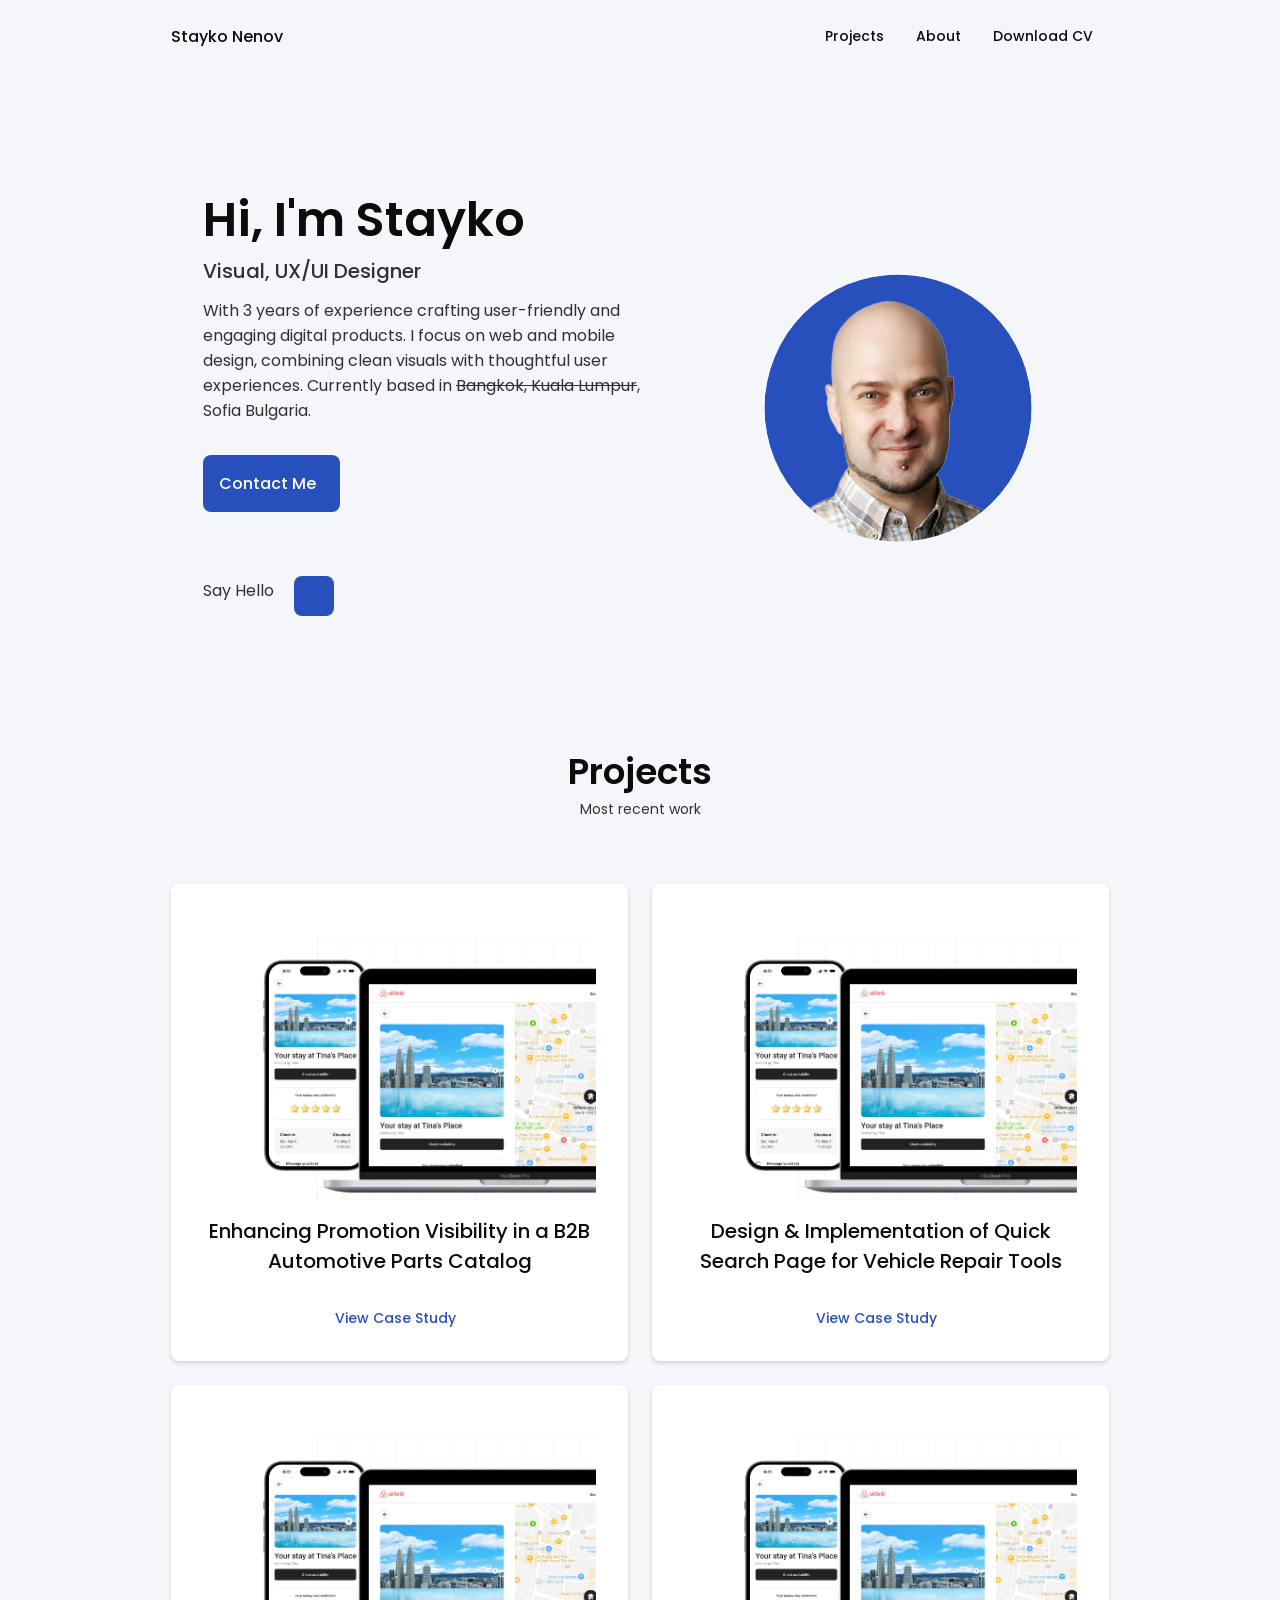
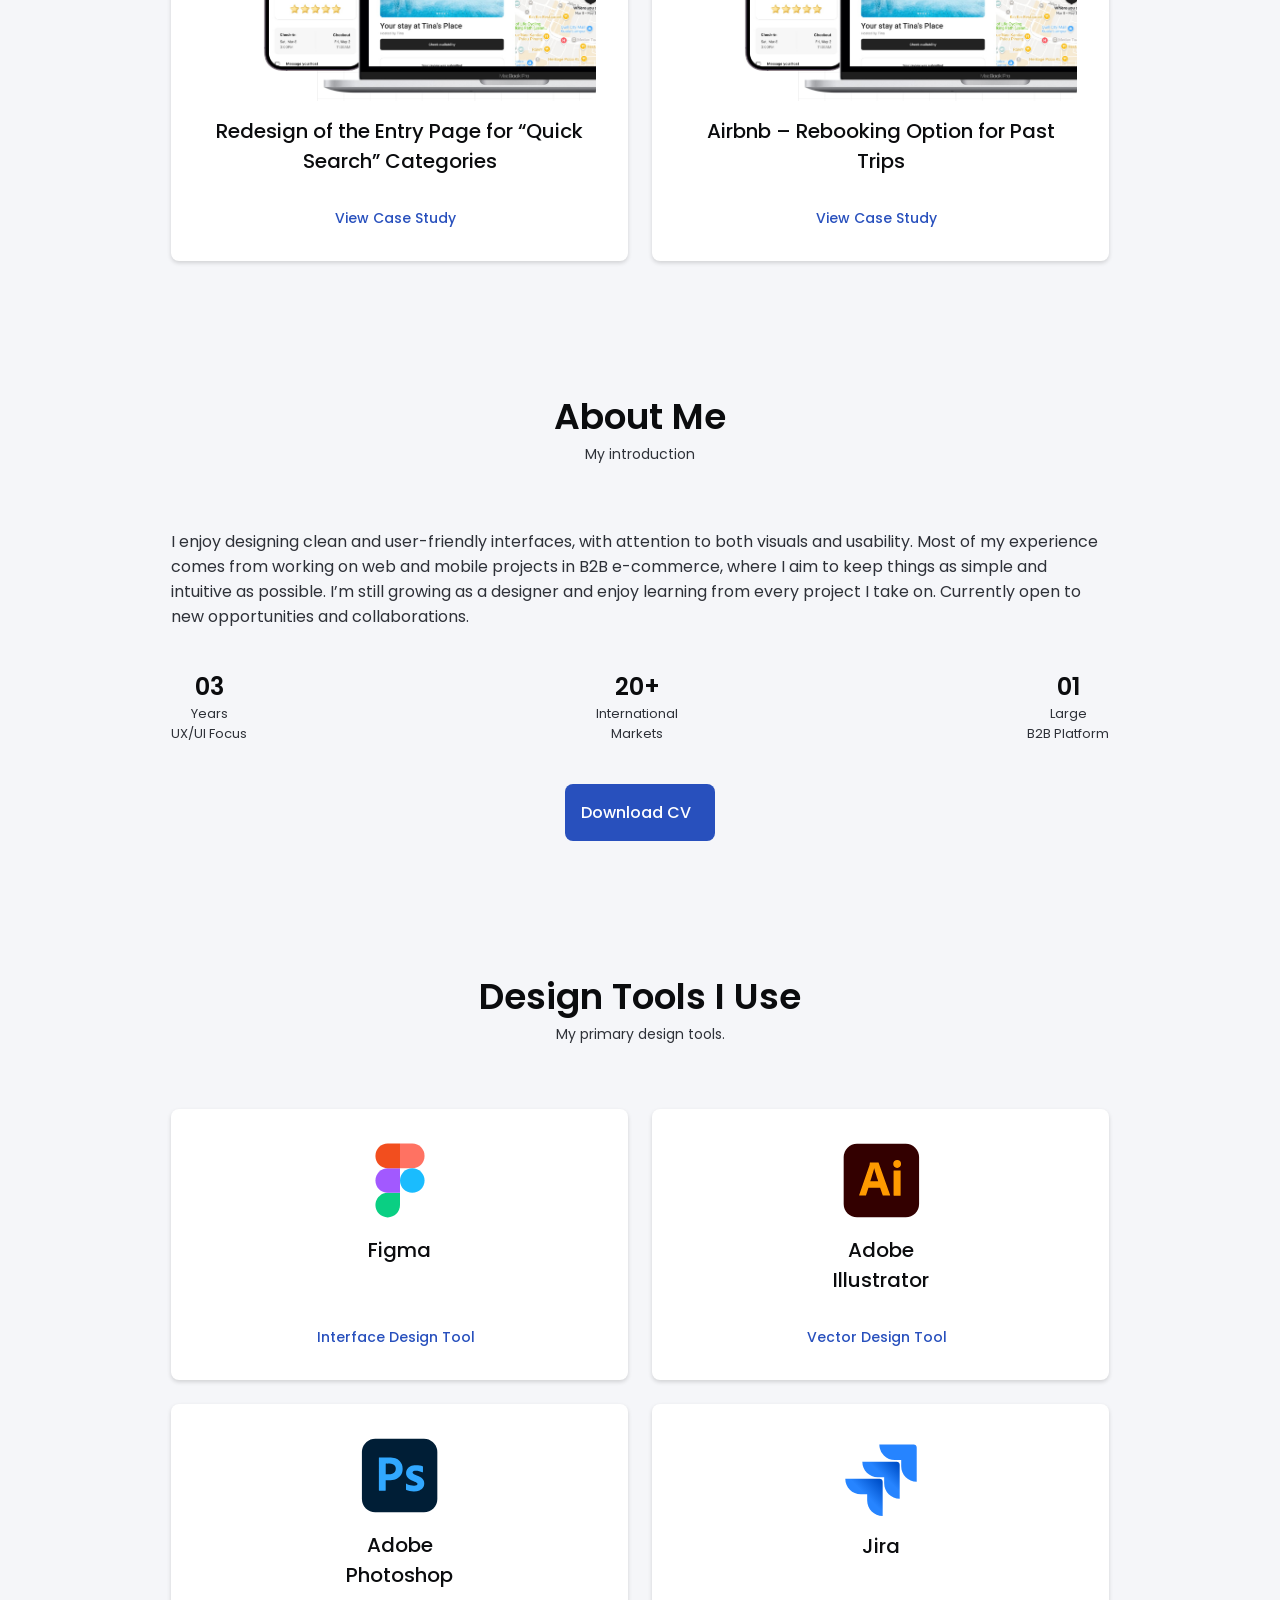
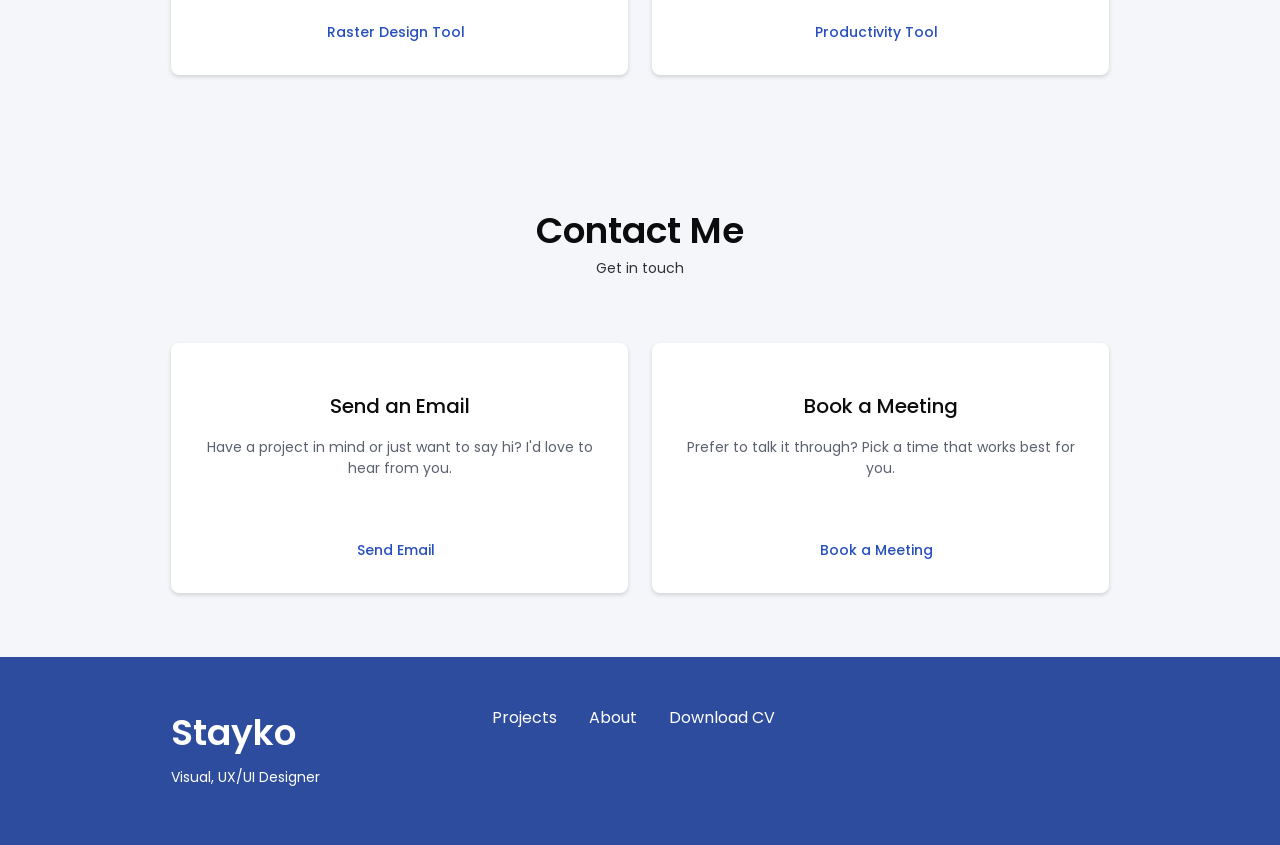
==== commit 4ba5610c: "Update index.html" ====
--- a/index.html
+++ b/index.html
@@ -638,7 +638,7 @@
 
   <span class="section__subtitle reveal-fade-in delay-100">
 
-    These are my go-to design tools. I enjoy testing new ones, but the real magic comes from practice and creativity.
+    My primary design tools.
 
   </span>
 
--- a/assets/css/main.css
+++ b/assets/css/main.css
@@ -1523,7 +1523,7 @@
 }
 
 .txt-fx.slide-up {
-    transform: translateY(50px);
+    /* transform: translateY(50px); */
     transition-duration: 1s;
 }
 
